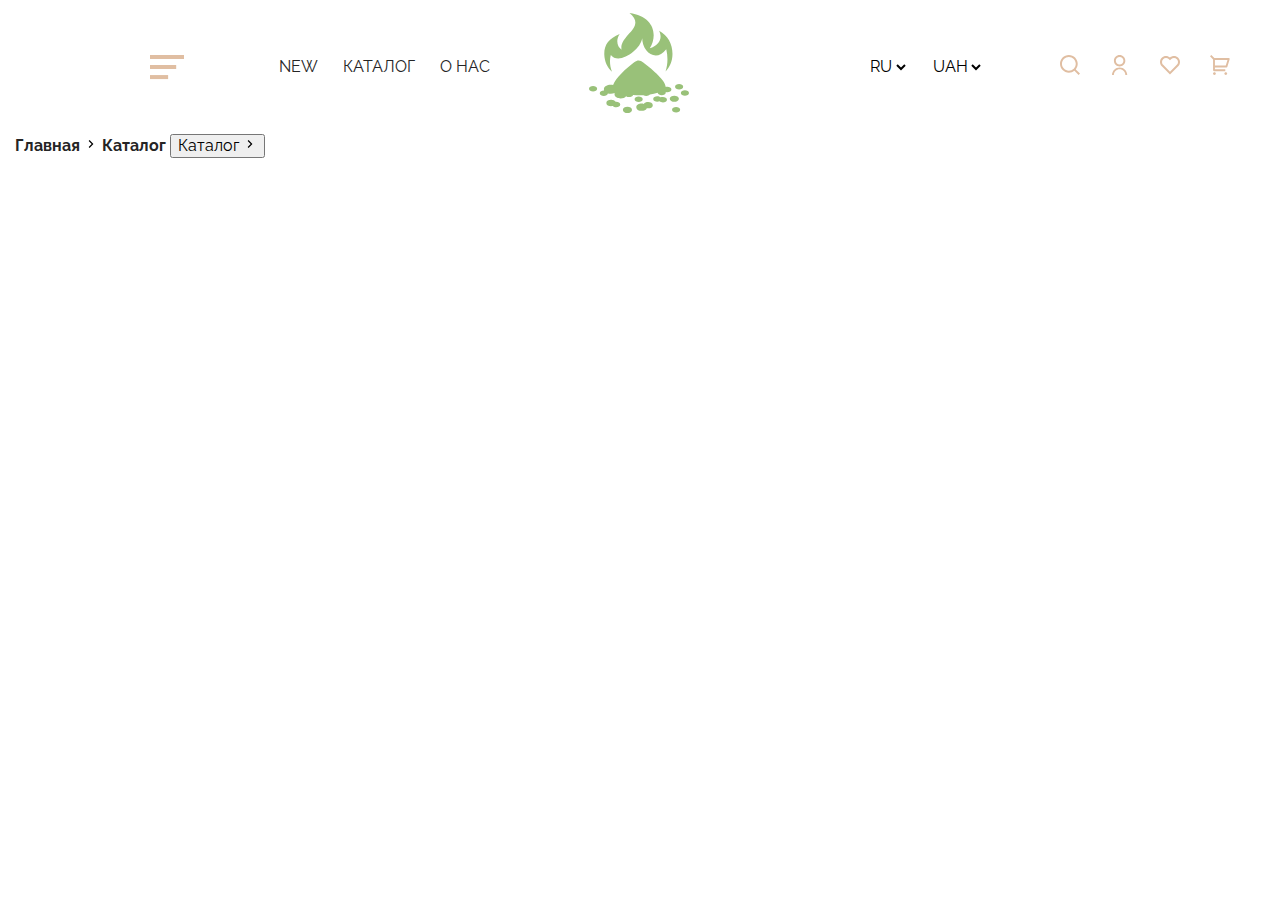
==== catalog.html @ 28454713 "add catalog,html, new sass folder catalog.scss" ====
<!DOCTYPE html>
<html lang="en">
  <head>
    <meta charset="UTF-8" />
    <meta http-equiv="X-UA-Compatible" content="IE=edge" />
    <meta name="viewport" content="width=device-width, initial-scale=1.0" />
    <title>Каталог</title>
    <link rel="preconnect" href="https://fonts.googleapis.com" />
    <link rel="preconnect" href="https://fonts.gstatic.com" crossorigin />
    <link
      href="https://fonts.googleapis.com/css2?family=Raleway:wght@200;300;400;500;600&display=swap"
      rel="stylesheet"
    />
    <link
      rel="stylesheet"
      href="https://cdnjs.cloudflare.com/ajax/libs/modern-normalize/1.1.0/modern-normalize.min.css"
    />
    <link rel="stylesheet" href="./css/catalog.min.css" />
  </head>
  <body>
    <header>
      <div class="container header">
        <div class="nav-box">
          <button type="button" class="btn-menu">
            <svg viewBox="0 0 100 100" class="icon-menu">
              <use xlink:href="./images/icons.svg#icon-btn-menu_header"></use>
            </svg>
          </button>
          <select name="language" class="select-mob">
            <option value="ua" class="test">UA</option>
            <option value="en" class="test">EN</option>
            <option value="ru" selected class="test">RU</option>
          </select>
          <nav class="header-nav">
            <div class="logo">
              <a href="index.html">
                <svg viewBox="0 0 100 100" class="icon-logo">
                  <use xlink:href="./images/logo.svg#icon-logo"></use>
                </svg>
              </a>
            </div>
            <ul class="header-list list">
              <li class="header-item">
                <a href="" class="header-link link">NEW</a>
              </li>
              <li class="header-item">
                <a href="" class="header-link link">КАТАЛОГ</a>
              </li>
              <li class="header-item">
                <a href="" class="header-link link">О НАС</a>
              </li>
            </ul>
          </nav>
        </div>

        <div class="actions-box">
          <div class="select-box">
            <select name="language" class="select-desktop">
              <option value="ua">UA</option>
              <option value="en">EN</option>
              <option value="ru" selected>RU</option>
            </select>

            <select name="language" class="select-desktop">
              <option value="uah" selected class="option">UAH</option>
              <option value="usd" class="option">USD</option>
              <option value="eur" class="option">EUR</option>
            </select>
          </div>
          <div class="actions">
            <ul class="actions-list list">
              <li class="actions-item">
                <a href="" class="actions-link link">
                  <svg viewBox="0 0 100 100" class="icon-actions">
                    <use xlink:href="./images/icons.svg#icon-search"></use>
                  </svg>
                </a>
              </li>
              <li class="actions-item">
                <a href="" class="actions-link link">
                  <svg viewBox="0 0 100 100" class="icon-actions">
                    <use xlink:href="./images/icons.svg#icon-profile"></use>
                  </svg>
                </a>
              </li>
              <li class="actions-item">
                <a href="" class="actions-link link">
                  <svg viewBox="0 0 100 100" class="icon-actions">
                    <use xlink:href="./images/icons.svg#icon-favorites"></use>
                  </svg>
                </a>
              </li>
              <li class="actions-item">
                <a href="" class="actions-link link">
                  <svg viewBox="0 0 100 100" class="icon-actions">
                    <use xlink:href="./images/icons.svg#icon-basket"></use>
                  </svg>
                </a>
              </li>
            </ul>

            <ul class="actions-list-mob list">
              <li class="actions-item">
                <a href="" class="link">
                  <svg viewBox="0 0 100 100" class="icon-actions">
                    <use xlink:href="./images/icons.svg#icon-search"></use>
                  </svg>
                </a>
              </li>
              <li class="actions-item">
                <a href="" class="link">
                  <svg viewBox="0 0 100 100" class="icon-actions">
                    <use xlink:href="./images/icons.svg#icon-profile"></use>
                  </svg>
                </a>
              </li>
            </ul>
          </div>
        </div>
      </div>
    </header>

    <!-- Catalog images -->
    <main class="main">
      <section class="filters">
        <div class="container">
          <b class="menu-filter">Главная</b>
          <svg viewBox="0 0 100 100" class="icon-btn" width="14">
            <use xlink:href="./images/icons.svg#icon-btn-hero-v"></use>
          </svg>
          <b class="menu-filter">Каталог</b>

          <button type="button" class="btn-catalog">
            Каталог
            <svg viewBox="0 0 100 100" class="icon-btn" width="14">
              <use xlink:href="./images/icons.svg#icon-btn-hero-v"></use>
            </svg>
          </button>
        </div>
      </section>
    </main>
  </body>
</html>
---- css/catalog.min.css ----
body{font-family:"Raleway",sans-serif;font-size:16px;color:#252525}h1,h2,h3,p,ul{margin:0}img{display:-webkit-box;display:-ms-flexbox;display:flex;min-width:100%;height:auto}.list{padding:0;list-style:none}.link{text-decoration:none}.container{margin:0 auto;padding-left:15px;padding-right:15px;width:100%}.header{display:-webkit-box;display:-ms-flexbox;display:flex;-webkit-box-align:center;-ms-flex-align:center;align-items:center;-ms-flex-pack:distribute;justify-content:space-around;padding:0;position:relative}@media screen and (min-width: 1200px)and (max-width: 1920px){.header{display:-webkit-box;display:-ms-flexbox;display:flex;-webkit-box-align:center;-ms-flex-align:center;align-items:center;-webkit-box-pack:justify;-ms-flex-pack:justify;justify-content:space-between;padding:0 50px 0 50px}}.nav-box{display:-webkit-box;display:-ms-flexbox;display:flex}.actions-box{display:-webkit-box;display:-ms-flexbox;display:flex}.header-nav{display:-webkit-box;display:-ms-flexbox;display:flex;-webkit-box-pack:center;-ms-flex-pack:center;justify-content:center;-webkit-box-align:center;-ms-flex-align:center;align-items:center}.header-list{display:none}@media screen and (min-width: 1200px)and (max-width: 1920px){.header-list{display:-webkit-box;display:-ms-flexbox;display:flex;-webkit-box-pack:center;-ms-flex-pack:center;justify-content:center;-webkit-box-align:center;-ms-flex-align:center;align-items:center;width:233px;padding:50px 0 50px 0}}.header-item{margin-right:25px}.header-item:nth-child(3){margin-right:0}.header-link{color:#252525}.header-link:hover,.header-link:focus{color:#e0bea2}@media screen and (min-width: 1200px)and (max-width: 1920px){.select-box{display:-webkit-box;display:-ms-flexbox;display:flex}}.select-mob{margin-left:22px;margin-right:42px;background-color:rgba(0,0,0,0);border:none;padding:0}@media screen and (min-width: 768px)and (max-width: 1199px){.select-mob{margin-left:42px}}@media screen and (min-width: 1200px)and (max-width: 1920px){.select-mob{display:none}}.select-desktop{display:none}@media screen and (min-width: 1200px)and (max-width: 1920px){.select-desktop{display:-webkit-box;display:-ms-flexbox;display:flex;-webkit-box-align:center;-ms-flex-align:center;align-items:center;margin-right:20px;background-color:rgba(0,0,0,0);border:none;padding:0}.select-desktop:nth-child(2){margin-right:0}}.icon-logo{width:50px;cursor:none}@media screen and (min-width: 768px)and (max-width: 1199px){.icon-logo{width:70px}}@media screen and (min-width: 1200px)and (max-width: 1920px){.icon-logo{width:100px}}.logo{position:absolute;top:10%;left:44%}@media screen and (min-width: 768px)and (max-width: 1199px){.logo{position:absolute;top:10%;left:46%}}@media screen and (min-width: 1200px)and (max-width: 1920px){.logo{position:absolute;top:10%;left:46%}}.btn-menu{margin:0;padding:0;padding:15px 0 15px 0;background-color:rgba(0,0,0,0);border:none;outline:none;cursor:none}@media screen and (min-width: 768px)and (max-width: 1199px){.btn-menu{padding:30px 0 30px 0}}@media screen and (min-width: 1200px)and (max-width: 1920px){.btn-menu{cursor:pointer;margin-right:84px;margin-left:100px;padding:50px 0 50px 0}}.icon-menu{min-width:34px;min-height:24px;fill:#e0bea2;display:-webkit-box;display:-ms-flexbox;display:flex;-webkit-box-align:center;-ms-flex-align:center;align-items:center;-webkit-box-pack:center;-ms-flex-pack:center;justify-content:center}.actions-list{display:none}@media screen and (min-width: 768px)and (max-width: 1199px){.actions-list{display:-webkit-box;display:-ms-flexbox;display:flex;-webkit-box-pack:center;-ms-flex-pack:center;justify-content:center;-webkit-box-align:center;-ms-flex-align:center;align-items:center}}@media screen and (min-width: 1200px)and (max-width: 1920px){.actions-list{display:-webkit-box;display:-ms-flexbox;display:flex;-webkit-box-pack:center;-ms-flex-pack:center;justify-content:center;-webkit-box-align:center;-ms-flex-align:center;align-items:center;margin-left:76px}}.actions-list-mob{display:-webkit-box;display:-ms-flexbox;display:flex;-webkit-box-pack:center;-ms-flex-pack:center;justify-content:center;-webkit-box-align:center;-ms-flex-align:center;align-items:center}@media screen and (min-width: 768px)and (max-width: 1199px){.actions-list-mob{display:none}}@media screen and (min-width: 1200px)and (max-width: 1920px){.actions-list-mob{display:none}}.icon-actions{min-width:20px;fill:#e0bea2}@media screen and (min-width: 768px)and (max-width: 1199px){.icon-actions{min-width:25px}}.actions-item{padding:10px 0 10px 0;margin-right:50px}@media screen and (min-width: 768px)and (max-width: 1199px){.actions-item{margin-right:30px;padding:30px 0 30px 0}.actions-item:nth-child(4){margin-right:0}.actions-item:nth-child(3){margin-left:30px}}@media screen and (min-width: 1200px)and (max-width: 1920px){.actions-item{margin-right:30px;padding:50px 0 50px 0}.actions-item:nth-child(4){margin-right:0}.actions-item:nth-child(3){margin-left:30px}}.actions-item:nth-child(2){margin-right:0}/*# sourceMappingURL=catalog.min.css.map */
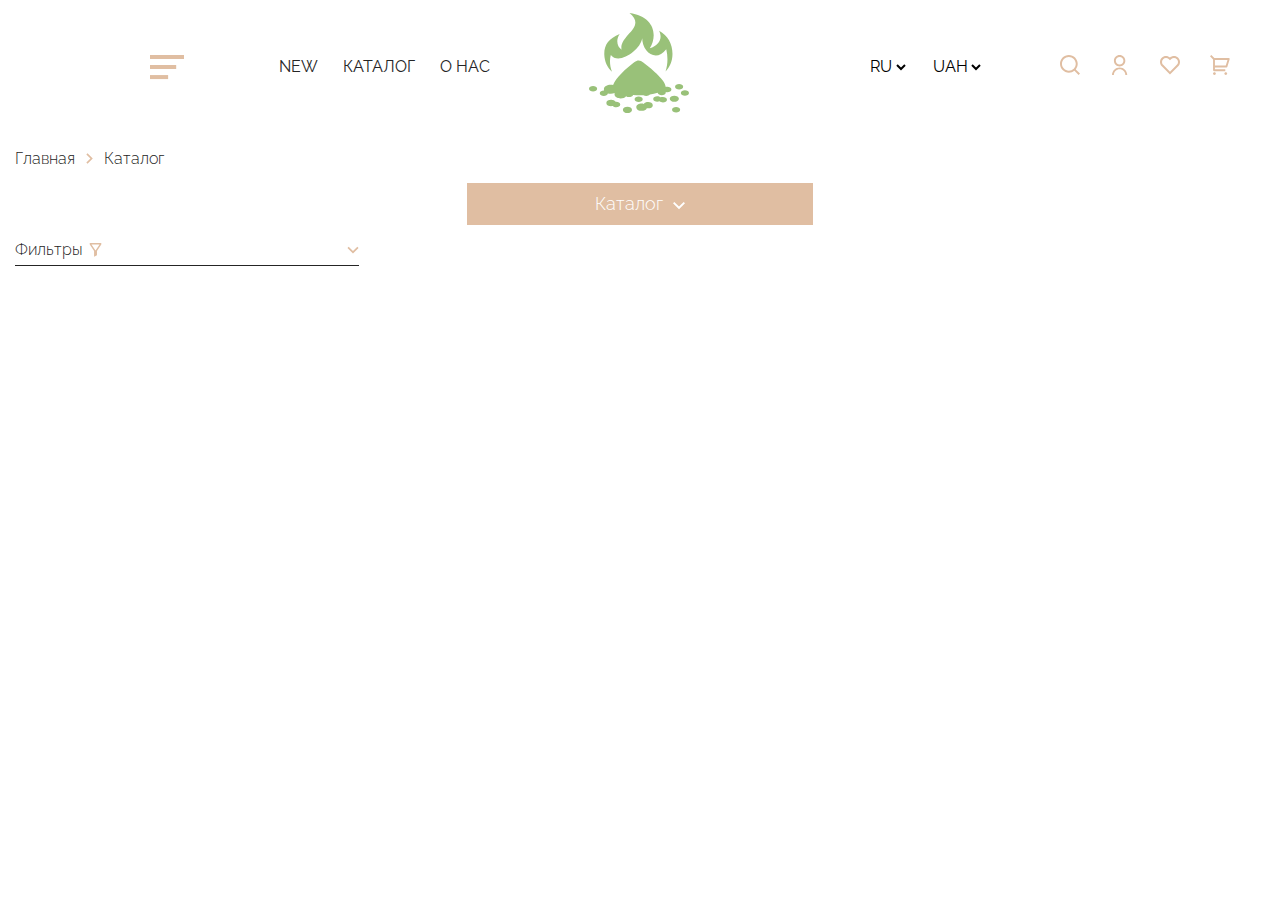
==== commit d7fc73d8: "add section felters, btn, icons" ====
--- a/catalog.html
+++ b/catalog.html
@@ -124,18 +124,31 @@
     <main class="main">
       <section class="filters">
         <div class="container">
-          <b class="menu-filter">Главная</b>
-          <svg viewBox="0 0 100 100" class="icon-btn" width="14">
-            <use xlink:href="./images/icons.svg#icon-btn-hero-v"></use>
-          </svg>
-          <b class="menu-filter">Каталог</b>
-
-          <button type="button" class="btn-catalog">
-            Каталог
-            <svg viewBox="0 0 100 100" class="icon-btn" width="14">
+          <div class="menu-filter">
+            <b class="menu-filter-text">Главная</b>
+            <svg viewBox="0 0 100 100" class="arrow-filter" width="14">
               <use xlink:href="./images/icons.svg#icon-btn-hero-v"></use>
             </svg>
-          </button>
+            <b class="menu-filter-text">Каталог</b>
+          </div>
+          <div class="btn-catalog-box">
+            <button type="button" class="btn-catalog">
+              Каталог
+              <svg viewBox="0 0 100 100" class="icon-arrow"  width="12">
+                <use xlink:href="./images/icons.svg#icon-arrow"></use>
+              </svg>
+            </button>
+          </div>
+          <div class="filter-box">
+            <b class="text-filter">Фильтры</b>
+            <svg viewBox="0 0 100 100" class="icon-filter" width="14">
+              <use xlink:href="./images/icons.svg#icon-felters"></use>
+            </svg>
+            <svg viewBox="0 0 100 100" class="arrow-filter-deg" width="14">
+                <use xlink:href="./images/icons.svg#icon-btn-hero-v"></use>
+              </svg>
+          </div>
+          <div class="line-filter"></div>
         </div>
       </section>
     </main>
--- a/css/catalog.min.css
+++ b/css/catalog.min.css
@@ -1 +1 @@
-body{font-family:"Raleway",sans-serif;font-size:16px;color:#252525}h1,h2,h3,p,ul{margin:0}img{display:-webkit-box;display:-ms-flexbox;display:flex;min-width:100%;height:auto}.list{padding:0;list-style:none}.link{text-decoration:none}.container{margin:0 auto;padding-left:15px;padding-right:15px;width:100%}.header{display:-webkit-box;display:-ms-flexbox;display:flex;-webkit-box-align:center;-ms-flex-align:center;align-items:center;-ms-flex-pack:distribute;justify-content:space-around;padding:0;position:relative}@media screen and (min-width: 1200px)and (max-width: 1920px){.header{display:-webkit-box;display:-ms-flexbox;display:flex;-webkit-box-align:center;-ms-flex-align:center;align-items:center;-webkit-box-pack:justify;-ms-flex-pack:justify;justify-content:space-between;padding:0 50px 0 50px}}.nav-box{display:-webkit-box;display:-ms-flexbox;display:flex}.actions-box{display:-webkit-box;display:-ms-flexbox;display:flex}.header-nav{display:-webkit-box;display:-ms-flexbox;display:flex;-webkit-box-pack:center;-ms-flex-pack:center;justify-content:center;-webkit-box-align:center;-ms-flex-align:center;align-items:center}.header-list{display:none}@media screen and (min-width: 1200px)and (max-width: 1920px){.header-list{display:-webkit-box;display:-ms-flexbox;display:flex;-webkit-box-pack:center;-ms-flex-pack:center;justify-content:center;-webkit-box-align:center;-ms-flex-align:center;align-items:center;width:233px;padding:50px 0 50px 0}}.header-item{margin-right:25px}.header-item:nth-child(3){margin-right:0}.header-link{color:#252525}.header-link:hover,.header-link:focus{color:#e0bea2}@media screen and (min-width: 1200px)and (max-width: 1920px){.select-box{display:-webkit-box;display:-ms-flexbox;display:flex}}.select-mob{margin-left:22px;margin-right:42px;background-color:rgba(0,0,0,0);border:none;padding:0}@media screen and (min-width: 768px)and (max-width: 1199px){.select-mob{margin-left:42px}}@media screen and (min-width: 1200px)and (max-width: 1920px){.select-mob{display:none}}.select-desktop{display:none}@media screen and (min-width: 1200px)and (max-width: 1920px){.select-desktop{display:-webkit-box;display:-ms-flexbox;display:flex;-webkit-box-align:center;-ms-flex-align:center;align-items:center;margin-right:20px;background-color:rgba(0,0,0,0);border:none;padding:0}.select-desktop:nth-child(2){margin-right:0}}.icon-logo{width:50px;cursor:none}@media screen and (min-width: 768px)and (max-width: 1199px){.icon-logo{width:70px}}@media screen and (min-width: 1200px)and (max-width: 1920px){.icon-logo{width:100px}}.logo{position:absolute;top:10%;left:44%}@media screen and (min-width: 768px)and (max-width: 1199px){.logo{position:absolute;top:10%;left:46%}}@media screen and (min-width: 1200px)and (max-width: 1920px){.logo{position:absolute;top:10%;left:46%}}.btn-menu{margin:0;padding:0;padding:15px 0 15px 0;background-color:rgba(0,0,0,0);border:none;outline:none;cursor:none}@media screen and (min-width: 768px)and (max-width: 1199px){.btn-menu{padding:30px 0 30px 0}}@media screen and (min-width: 1200px)and (max-width: 1920px){.btn-menu{cursor:pointer;margin-right:84px;margin-left:100px;padding:50px 0 50px 0}}.icon-menu{min-width:34px;min-height:24px;fill:#e0bea2;display:-webkit-box;display:-ms-flexbox;display:flex;-webkit-box-align:center;-ms-flex-align:center;align-items:center;-webkit-box-pack:center;-ms-flex-pack:center;justify-content:center}.actions-list{display:none}@media screen and (min-width: 768px)and (max-width: 1199px){.actions-list{display:-webkit-box;display:-ms-flexbox;display:flex;-webkit-box-pack:center;-ms-flex-pack:center;justify-content:center;-webkit-box-align:center;-ms-flex-align:center;align-items:center}}@media screen and (min-width: 1200px)and (max-width: 1920px){.actions-list{display:-webkit-box;display:-ms-flexbox;display:flex;-webkit-box-pack:center;-ms-flex-pack:center;justify-content:center;-webkit-box-align:center;-ms-flex-align:center;align-items:center;margin-left:76px}}.actions-list-mob{display:-webkit-box;display:-ms-flexbox;display:flex;-webkit-box-pack:center;-ms-flex-pack:center;justify-content:center;-webkit-box-align:center;-ms-flex-align:center;align-items:center}@media screen and (min-width: 768px)and (max-width: 1199px){.actions-list-mob{display:none}}@media screen and (min-width: 1200px)and (max-width: 1920px){.actions-list-mob{display:none}}.icon-actions{min-width:20px;fill:#e0bea2}@media screen and (min-width: 768px)and (max-width: 1199px){.icon-actions{min-width:25px}}.actions-item{padding:10px 0 10px 0;margin-right:50px}@media screen and (min-width: 768px)and (max-width: 1199px){.actions-item{margin-right:30px;padding:30px 0 30px 0}.actions-item:nth-child(4){margin-right:0}.actions-item:nth-child(3){margin-left:30px}}@media screen and (min-width: 1200px)and (max-width: 1920px){.actions-item{margin-right:30px;padding:50px 0 50px 0}.actions-item:nth-child(4){margin-right:0}.actions-item:nth-child(3){margin-left:30px}}.actions-item:nth-child(2){margin-right:0}/*# sourceMappingURL=catalog.min.css.map */+body{font-family:"Raleway",sans-serif;font-size:16px;color:#252525}h1,h2,h3,p,ul{margin:0}img{display:-webkit-box;display:-ms-flexbox;display:flex;min-width:100%;height:auto}.list{padding:0;list-style:none}.link{text-decoration:none}.container{margin:0 auto;padding-left:15px;padding-right:15px;width:100%}.header{display:-webkit-box;display:-ms-flexbox;display:flex;-webkit-box-align:center;-ms-flex-align:center;align-items:center;-ms-flex-pack:distribute;justify-content:space-around;padding:0;position:relative}@media screen and (min-width: 1200px)and (max-width: 1920px){.header{display:-webkit-box;display:-ms-flexbox;display:flex;-webkit-box-align:center;-ms-flex-align:center;align-items:center;-webkit-box-pack:justify;-ms-flex-pack:justify;justify-content:space-between;padding:0 50px 0 50px}}.nav-box{display:-webkit-box;display:-ms-flexbox;display:flex}.actions-box{display:-webkit-box;display:-ms-flexbox;display:flex}.header-nav{display:-webkit-box;display:-ms-flexbox;display:flex;-webkit-box-pack:center;-ms-flex-pack:center;justify-content:center;-webkit-box-align:center;-ms-flex-align:center;align-items:center}.header-list{display:none}@media screen and (min-width: 1200px)and (max-width: 1920px){.header-list{display:-webkit-box;display:-ms-flexbox;display:flex;-webkit-box-pack:center;-ms-flex-pack:center;justify-content:center;-webkit-box-align:center;-ms-flex-align:center;align-items:center;width:233px;padding:50px 0 50px 0}}.header-item{margin-right:25px}.header-item:nth-child(3){margin-right:0}.header-link{color:#252525}.header-link:hover,.header-link:focus{color:#e0bea2}@media screen and (min-width: 1200px)and (max-width: 1920px){.select-box{display:-webkit-box;display:-ms-flexbox;display:flex}}.select-mob{margin-left:22px;margin-right:42px;background-color:rgba(0,0,0,0);border:none;padding:0}@media screen and (min-width: 768px)and (max-width: 1199px){.select-mob{margin-left:42px}}@media screen and (min-width: 1200px)and (max-width: 1920px){.select-mob{display:none}}.select-desktop{display:none}@media screen and (min-width: 1200px)and (max-width: 1920px){.select-desktop{display:-webkit-box;display:-ms-flexbox;display:flex;-webkit-box-align:center;-ms-flex-align:center;align-items:center;margin-right:20px;background-color:rgba(0,0,0,0);border:none;padding:0}.select-desktop:nth-child(2){margin-right:0}}.icon-logo{width:50px;cursor:none}@media screen and (min-width: 768px)and (max-width: 1199px){.icon-logo{width:70px}}@media screen and (min-width: 1200px)and (max-width: 1920px){.icon-logo{width:100px}}.logo{position:absolute;top:10%;left:44%}@media screen and (min-width: 768px)and (max-width: 1199px){.logo{position:absolute;top:10%;left:46%}}@media screen and (min-width: 1200px)and (max-width: 1920px){.logo{position:absolute;top:10%;left:46%}}.btn-menu{margin:0;padding:0;padding:15px 0 15px 0;background-color:rgba(0,0,0,0);border:none;outline:none;cursor:none}@media screen and (min-width: 768px)and (max-width: 1199px){.btn-menu{padding:30px 0 30px 0}}@media screen and (min-width: 1200px)and (max-width: 1920px){.btn-menu{cursor:pointer;margin-right:84px;margin-left:100px;padding:50px 0 50px 0}}.icon-menu{min-width:34px;min-height:24px;fill:#e0bea2;display:-webkit-box;display:-ms-flexbox;display:flex;-webkit-box-align:center;-ms-flex-align:center;align-items:center;-webkit-box-pack:center;-ms-flex-pack:center;justify-content:center}.actions-list{display:none}@media screen and (min-width: 768px)and (max-width: 1199px){.actions-list{display:-webkit-box;display:-ms-flexbox;display:flex;-webkit-box-pack:center;-ms-flex-pack:center;justify-content:center;-webkit-box-align:center;-ms-flex-align:center;align-items:center}}@media screen and (min-width: 1200px)and (max-width: 1920px){.actions-list{display:-webkit-box;display:-ms-flexbox;display:flex;-webkit-box-pack:center;-ms-flex-pack:center;justify-content:center;-webkit-box-align:center;-ms-flex-align:center;align-items:center;margin-left:76px}}.actions-list-mob{display:-webkit-box;display:-ms-flexbox;display:flex;-webkit-box-pack:center;-ms-flex-pack:center;justify-content:center;-webkit-box-align:center;-ms-flex-align:center;align-items:center}@media screen and (min-width: 768px)and (max-width: 1199px){.actions-list-mob{display:none}}@media screen and (min-width: 1200px)and (max-width: 1920px){.actions-list-mob{display:none}}.icon-actions{min-width:20px;fill:#e0bea2}@media screen and (min-width: 768px)and (max-width: 1199px){.icon-actions{min-width:25px}}.actions-item{padding:10px 0 10px 0;margin-right:50px}@media screen and (min-width: 768px)and (max-width: 1199px){.actions-item{margin-right:30px;padding:30px 0 30px 0}.actions-item:nth-child(4){margin-right:0}.actions-item:nth-child(3){margin-left:30px}}@media screen and (min-width: 1200px)and (max-width: 1920px){.actions-item{margin-right:30px;padding:50px 0 50px 0}.actions-item:nth-child(4){margin-right:0}.actions-item:nth-child(3){margin-left:30px}}.actions-item:nth-child(2){margin-right:0}.filters{padding:15px 0 15px 0}.menu-filter-text{font-size:16px;font-weight:300;line-height:1.2}.arrow-filter{display:-webkit-inline-box;display:-ms-inline-flexbox;display:inline-flex;-webkit-box-align:center;-ms-flex-align:center;align-items:center;-webkit-box-pack:center;-ms-flex-pack:center;justify-content:center;fill:#e0bea2;margin:0 5px 0 5px;width:19px}.menu-filter{display:-webkit-box;display:-ms-flexbox;display:flex;-webkit-box-align:center;-ms-flex-align:center;align-items:center;padding-bottom:15px}.btn-catalog-box{display:-webkit-box;display:-ms-flexbox;display:flex;-webkit-box-pack:center;-ms-flex-pack:center;justify-content:center}.btn-catalog{font-size:18px;font-weight:300;line-height:1.2;color:#fff;display:-webkit-box;display:-ms-flexbox;display:flex;-webkit-box-align:center;-ms-flex-align:center;align-items:center;-webkit-box-pack:center;-ms-flex-pack:center;justify-content:center;padding:10px 128px 10px 128px;margin-bottom:15px;background-color:#e0bea2;outline:none;border:none;cursor:none}@media screen and (min-width: 1200px)and (max-width: 1920px){.btn-catalog{cursor:pointer}}.icon-arrow{display:-webkit-box;display:-ms-flexbox;display:flex;-webkit-box-align:center;-ms-flex-align:center;align-items:center;-ms-flex-item-align:center;align-self:center;fill:#fff;margin-left:10px;margin-top:4px;-webkit-transform:rotate(90deg);transform:rotate(90deg)}.text-filter{font-size:16px;font-weight:300;line-height:1.2;color:#252525;display:-webkit-inline-box;display:-ms-inline-flexbox;display:inline-flex;-webkit-box-align:center;-ms-flex-align:center;align-items:center;padding-right:5px}.icon-filter{fill:#e0bea2;min-width:15px}.arrow-filter-deg{display:-webkit-inline-box;display:-ms-inline-flexbox;display:inline-flex;-webkit-box-align:center;-ms-flex-align:center;align-items:center;-webkit-box-pack:center;-ms-flex-pack:center;justify-content:center;fill:#e0bea2;margin-left:240px;min-width:20px;-webkit-transform:rotate(90deg);transform:rotate(90deg)}.filter-box{display:-webkit-box;display:-ms-flexbox;display:flex;-webkit-box-align:center;-ms-flex-align:center;align-items:center;padding-bottom:5px}.line-filter{display:-webkit-box;display:-ms-flexbox;display:flex;-webkit-box-pack:center;-ms-flex-pack:center;justify-content:center;width:344px;height:.3px;background-color:#252525;margin-bottom:15px}/*# sourceMappingURL=catalog.min.css.map */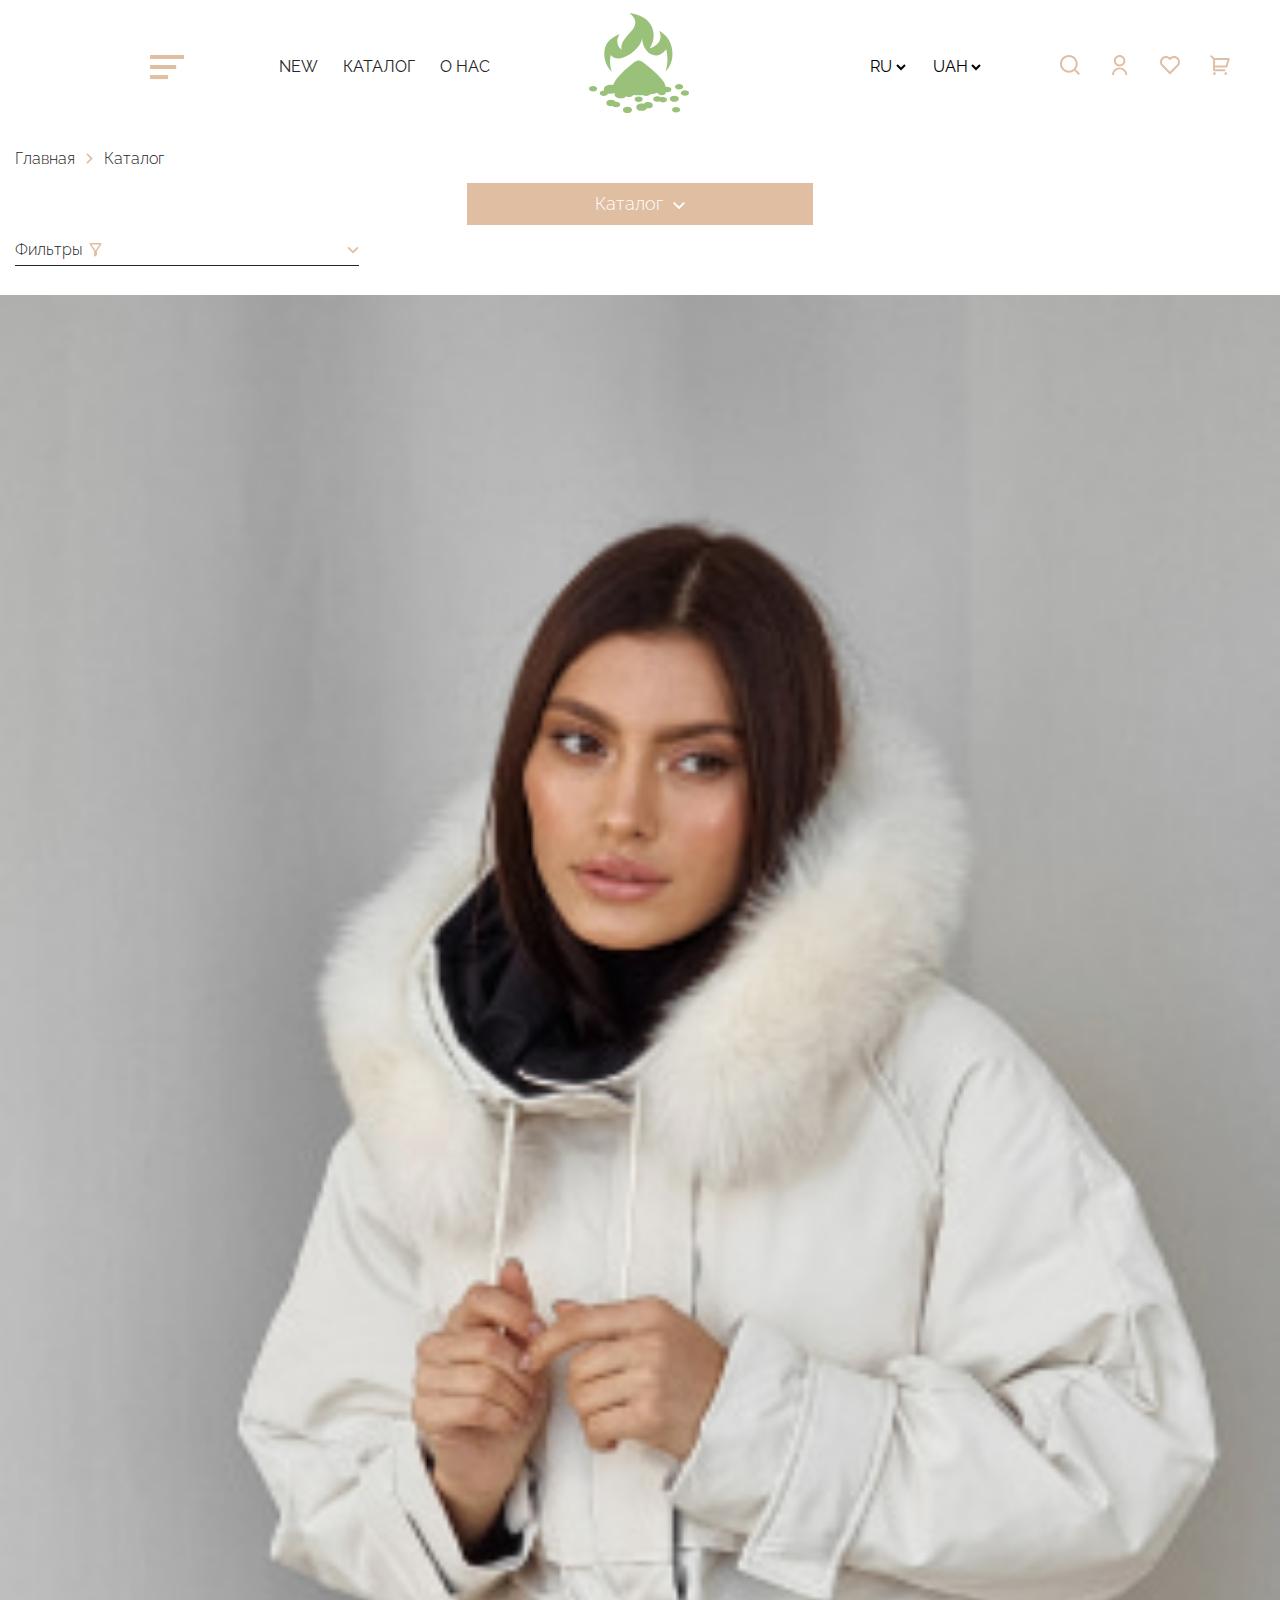
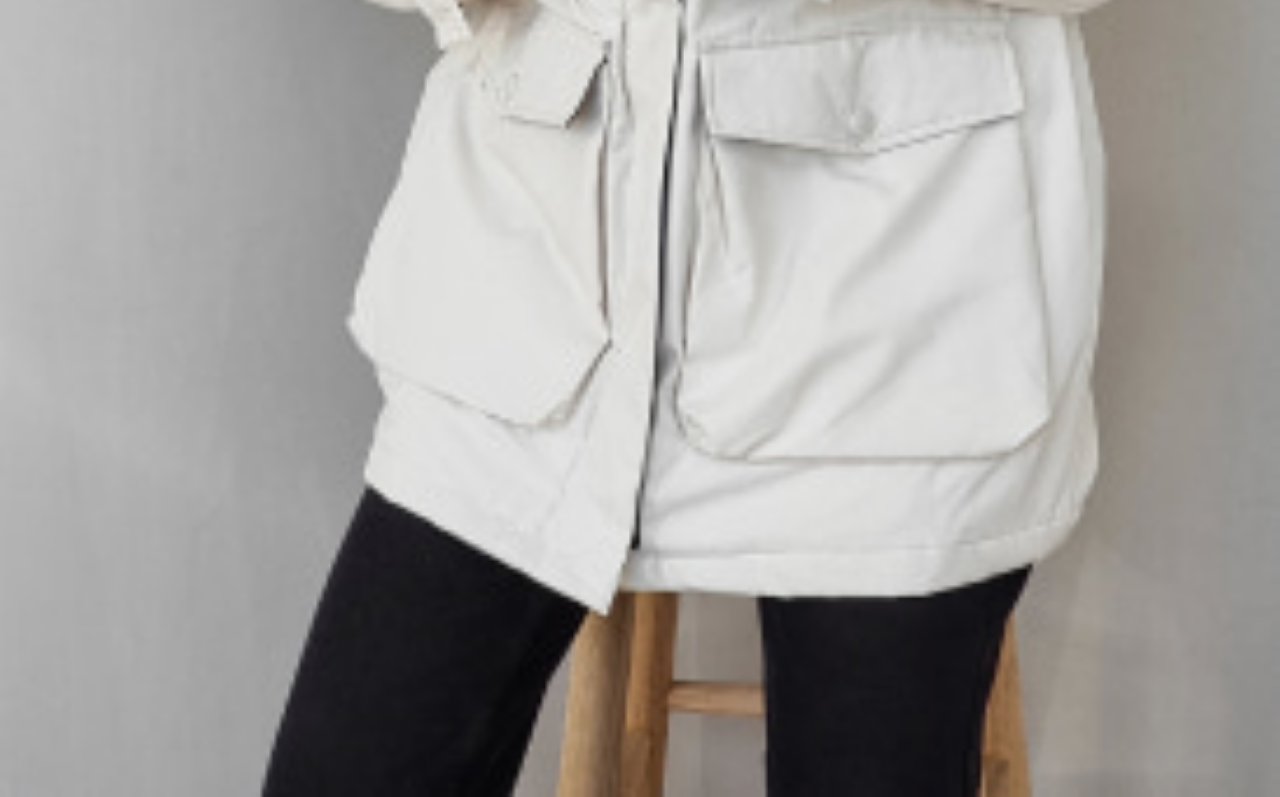
==== commit d9097f13: "fixed catigoties link title, positions" ====
--- a/catalog.html
+++ b/catalog.html
@@ -151,6 +151,61 @@
           <div class="line-filter"></div>
         </div>
       </section>
+      <section class="cards">
+<ul class="cards-list list">
+  <li class="cards-item">
+    <a href="" class="cards-link link">
+      <div class="cards-overley">
+        <img
+                    srcset="
+                      ./images/categories/274/jacket274.jpg   274w,
+                      ./images/categories/165/jacket165.jpg   165w,
+                      ./images/categories/274/jacket274@2.jpg 548w,
+                      ./images/categories/165/jacket165@2.jpg 330w
+                    "
+                    sizes="(min-width: 1920px) 274px, (min-width: 768px) 274px, (min-width: 375px) 165px"
+                    src="./images/categories/274/jacket274.jpg"
+                    alt="Куртки"
+                  />
+        <div class="cards-text"></div>
+      </div>
+    </a>
+  </li>
+  <li class="cards-item">
+    <a href="" class="cards-link link"></a>
+  </li>
+  <li class="cards-item">
+    <a href="" class="cards-link link"></a>
+  </li>
+  <li class="cards-item">
+    <a href="" class="cards-link link"></a>
+  </li>
+  <li class="cards-item">
+    <a href="" class="cards-link link"></a>
+  </li>
+  <li class="cards-item">
+    <a href="" class="cards-link link"></a>
+  </li>
+  <li class="cards-item">
+    <a href="" class="cards-link link"></a>
+  </li>
+  <li class="cards-item">
+    <a href="" class="cards-link link"></a>
+  </li>
+  <li class="cards-item">
+    <a href="" class="cards-link link"></a>
+  </li>
+  <li class="cards-item">
+    <a href="" class="cards-link link"></a>
+  </li>
+  <li class="cards-item">
+    <a href="" class="cards-link link"></a>
+  </li>
+  <li class="cards-item">
+    <a href="" class="cards-link link"></a>
+  </li>
+</ul>
+      </section>
     </main>
   </body>
 </html>
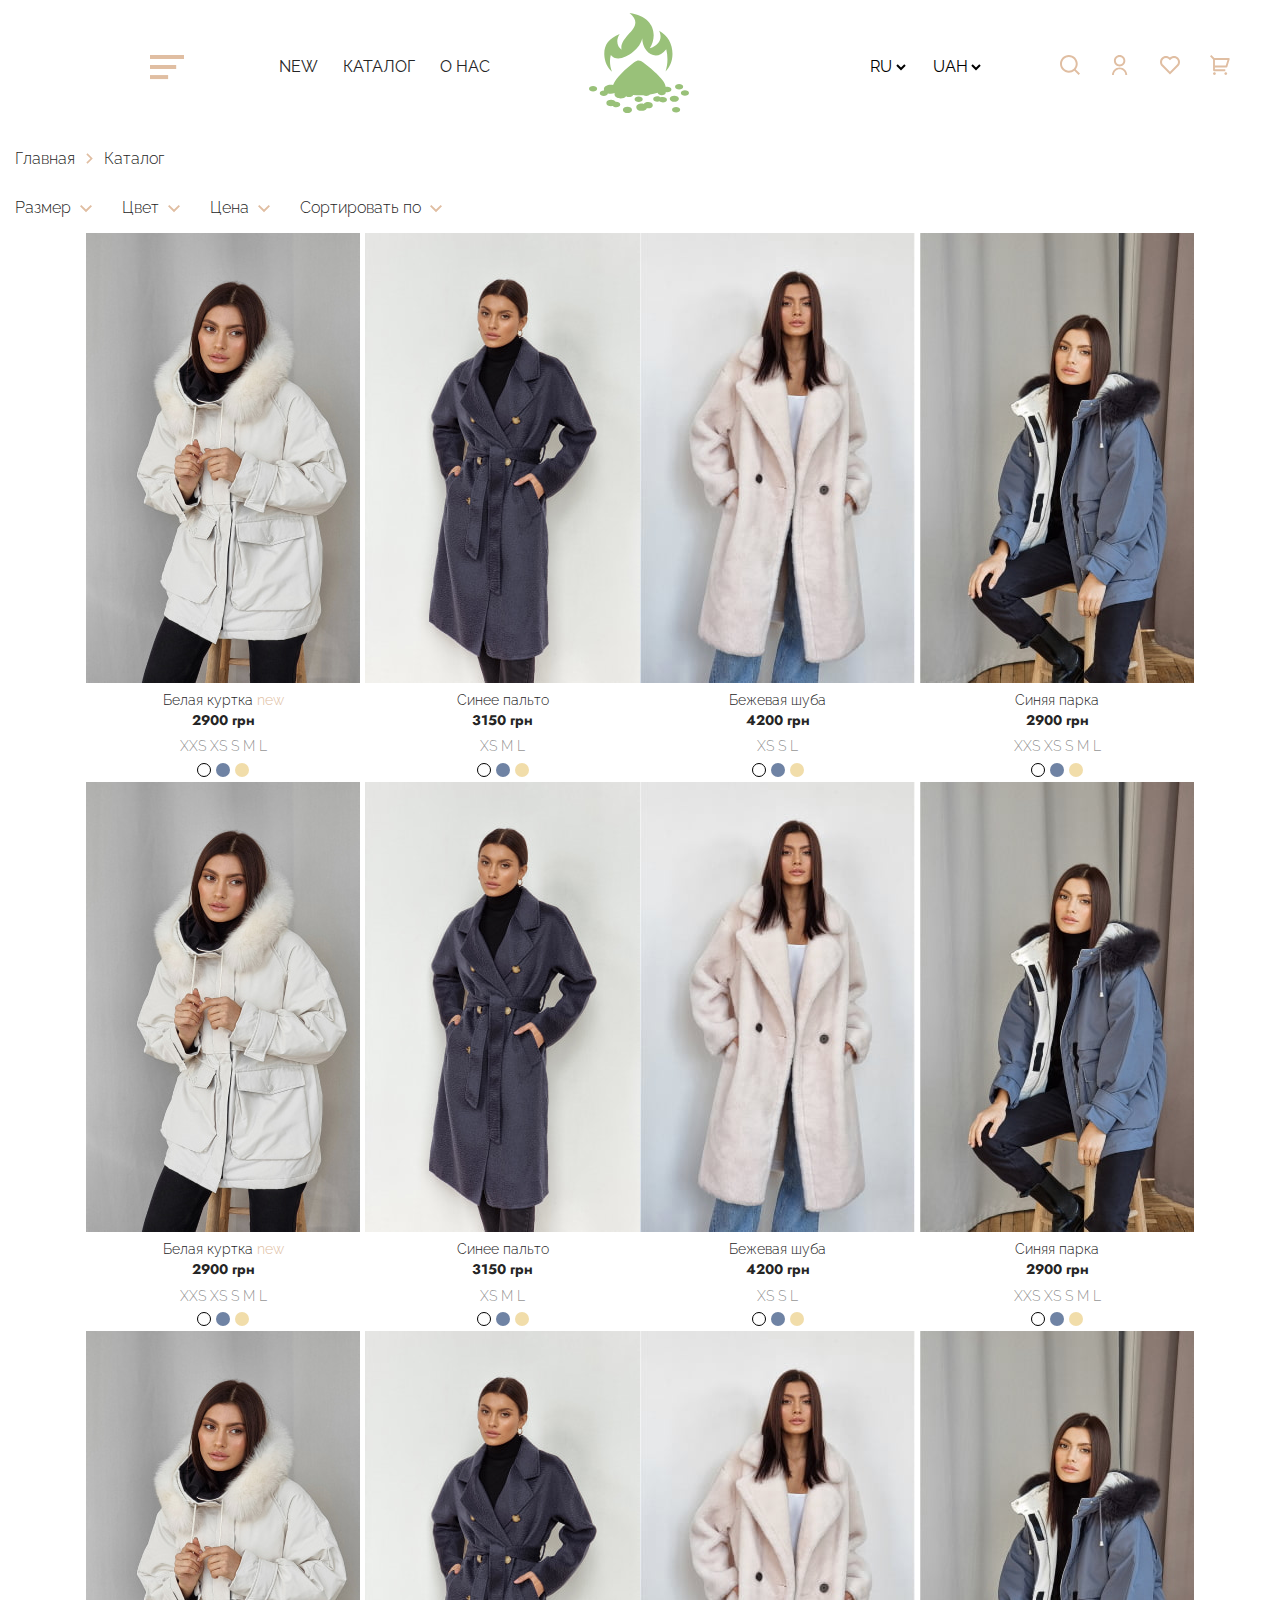
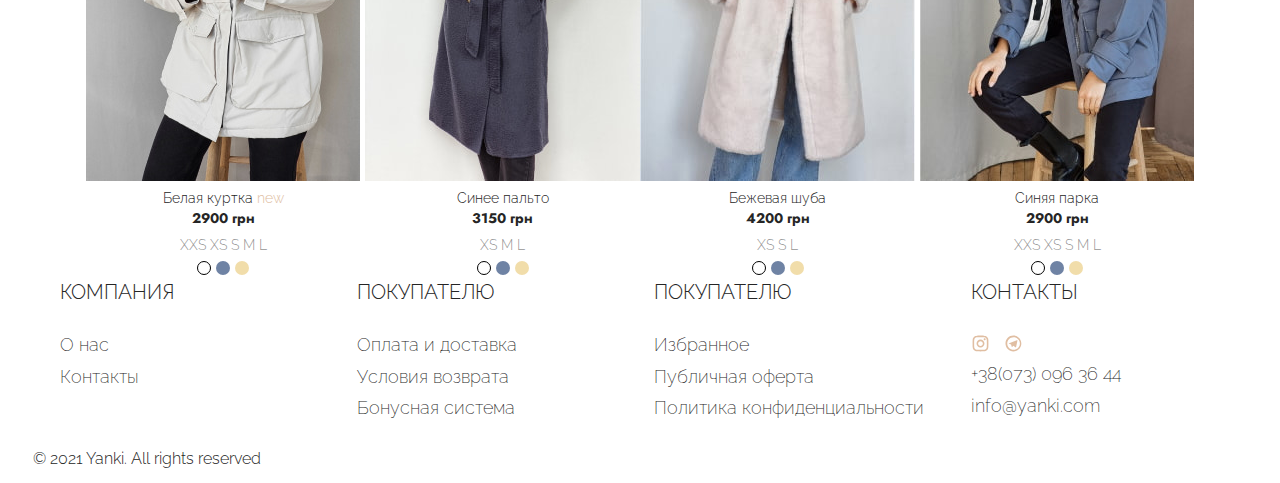
==== commit cdde0bfd: "added images, start working tablet" ====
--- a/catalog.html
+++ b/catalog.html
@@ -8,7 +8,7 @@
     <link rel="preconnect" href="https://fonts.googleapis.com" />
     <link rel="preconnect" href="https://fonts.gstatic.com" crossorigin />
     <link
-      href="https://fonts.googleapis.com/css2?family=Raleway:wght@200;300;400;500;600&display=swap"
+      href="https://fonts.googleapis.com/css2?family=Jost:wght@400;500;700&family=Raleway:wght@200;300;400;500;600&display=swap"
       rel="stylesheet"
     />
     <link
@@ -134,29 +134,69 @@
           <div class="btn-catalog-box">
             <button type="button" class="btn-catalog">
               Каталог
-              <svg viewBox="0 0 100 100" class="icon-arrow"  width="12">
+              <svg viewBox="0 0 100 100" class="icon-arrow" width="12">
                 <use xlink:href="./images/icons.svg#icon-arrow"></use>
               </svg>
             </button>
           </div>
+          <!-- Mobile filter-box -->
           <div class="filter-box">
             <b class="text-filter">Фильтры</b>
             <svg viewBox="0 0 100 100" class="icon-filter" width="14">
               <use xlink:href="./images/icons.svg#icon-felters"></use>
             </svg>
             <svg viewBox="0 0 100 100" class="arrow-filter-deg" width="14">
-                <use xlink:href="./images/icons.svg#icon-btn-hero-v"></use>
-              </svg>
+              <use xlink:href="./images/icons.svg#icon-btn-hero-v"></use>
+            </svg>
           </div>
           <div class="line-filter"></div>
+
+          <!-- Tablet filter-box -->
+          <ul class="tab-filter-list list">
+            <li class="tab-filter-item">
+              <a href="" class="tab-filter-link link">
+                Размер
+                <svg viewBox="0 0 100 100" class="tab-icon-arrow" width="12">
+                  <use xlink:href="./images/icons.svg#icon-arrow"></use>
+                </svg>
+              </a>
+            </li>
+            <li class="tab-filter-item">
+              <a href="" class="tab-filter-link link">
+                Цвет
+                <svg viewBox="0 0 100 100" class="tab-icon-arrow" width="12">
+                  <use xlink:href="./images/icons.svg#icon-arrow"></use>
+                </svg>
+              </a>
+            </li>
+            <li class="tab-filter-item">
+              <a href="" class="tab-filter-link link">
+                Цена
+                <svg viewBox="0 0 100 100" class="tab-icon-arrow" width="12">
+                  <use xlink:href="./images/icons.svg#icon-arrow"></use>
+                </svg>
+              </a>
+            </li>
+            <li class="tab-filter-item">
+              <a href="" class="tab-filter-link link">
+                Сортировать по
+                <svg viewBox="0 0 100 100" class="tab-icon-arrow" width="12">
+                  <use xlink:href="./images/icons.svg#icon-arrow"></use>
+                </svg>
+              </a>
+            </li>
+          </ul>
         </div>
       </section>
+
+      <!-- Cards -->
       <section class="cards">
-<ul class="cards-list list">
-  <li class="cards-item">
-    <a href="" class="cards-link link">
-      <div class="cards-overley">
-        <img
+        <div class="container">
+          <ul class="cards-list list">
+            <li class="cards-item">
+              <div class="cards-overley">
+                <a href="" class="cards-link link">
+                  <img
                     srcset="
                       ./images/categories/274/jacket274.jpg   274w,
                       ./images/categories/165/jacket165.jpg   165w,
@@ -166,46 +206,454 @@
                     sizes="(min-width: 1920px) 274px, (min-width: 768px) 274px, (min-width: 375px) 165px"
                     src="./images/categories/274/jacket274.jpg"
                     alt="Куртки"
-                  />
-        <div class="cards-text"></div>
-      </div>
-    </a>
-  </li>
-  <li class="cards-item">
-    <a href="" class="cards-link link"></a>
-  </li>
-  <li class="cards-item">
-    <a href="" class="cards-link link"></a>
-  </li>
-  <li class="cards-item">
-    <a href="" class="cards-link link"></a>
-  </li>
-  <li class="cards-item">
-    <a href="" class="cards-link link"></a>
-  </li>
-  <li class="cards-item">
-    <a href="" class="cards-link link"></a>
-  </li>
-  <li class="cards-item">
-    <a href="" class="cards-link link"></a>
-  </li>
-  <li class="cards-item">
-    <a href="" class="cards-link link"></a>
-  </li>
-  <li class="cards-item">
-    <a href="" class="cards-link link"></a>
-  </li>
-  <li class="cards-item">
-    <a href="" class="cards-link link"></a>
-  </li>
-  <li class="cards-item">
-    <a href="" class="cards-link link"></a>
-  </li>
-  <li class="cards-item">
-    <a href="" class="cards-link link"></a>
-  </li>
-</ul>
+                /></a>
+                <div class="cards-text">
+                  <p class="cards-name">Белая куртка <span class="cards-new">new</span></p>
+                  <p class="cards-price">2900 грн</p>
+                  <p class="cards-size">XXS XS S M L</p>
+                  <ul class="selection-color-list list">
+                    <li class="selection-color-item"></li>
+                    <li class="selection-color-item"></li>
+                    <li class="selection-color-item"></li>
+                  </ul>
+                </div>
+              </div>
+            </li>
+            <li class="cards-item">
+              <div class="cards-overley">
+                <a href="" class="cards-link link">
+                  <img
+                    srcset="
+                      ./images/categories/274/coat274.jpg   274w,
+                      ./images/categories/165/coat165.jpg   165w,
+                      ./images/categories/274/coat274@2.jpg 548w,
+                      ./images/categories/165/coat165@2.jpg 330w
+                    "
+                    sizes="(min-width: 1920px) 274px, (min-width: 768px) 274px, (min-width: 375px) 165px"
+                    src="./images/categories/274/coat274.jpg"
+                    alt="Пальто"
+                  />
+                </a>
+                <div class="cards-text">
+                  <p class="cards-name">Синее пальто</p>
+                  <p class="cards-price">3150 грн</p>
+                  <p class="cards-size">XS M L</p>
+                  <ul class="selection-color-list list">
+                    <li class="selection-color-item"></li>
+                    <li class="selection-color-item"></li>
+                    <li class="selection-color-item"></li>
+                  </ul>
+                </div>
+              </div>
+            </li>
+            <li class="cards-item">
+              <div class="cards-overley">
+                <a href="" class="cards-link link">
+                  <img
+                    srcset="
+                      ./images/categories/274/fur_coat274.jpg   274w,
+                      ./images/categories/165/fur_coat165.jpg   165w,
+                      ./images/categories/274/fur_coat274@2.jpg 548w,
+                      ./images/categories/165/fur_coat165@2.jpg 330w
+                    "
+                    sizes="(min-width: 1920px) 274px, (min-width: 768px) 274px, (min-width: 375px) 165px"
+                    src="./images/categories/274/fur_coat274.jpg"
+                    alt="Шубы"
+                  />
+                </a>
+                <div class="cards-text">
+                  <p class="cards-name">Бежевая шуба</p>
+                  <p class="cards-price">4200 грн</p>
+                  <p class="cards-size">XS S L</p>
+                  <ul class="selection-color-list list">
+                    <li class="selection-color-item"></li>
+                    <li class="selection-color-item"></li>
+                    <li class="selection-color-item"></li>
+                  </ul>
+                </div>
+              </div>
+            </li>
+            <li class="cards-item">
+              <div class="cards-overley">
+                <a href="" class="cards-link link">
+                  <img
+                    srcset="
+                      ./images/categories/274/parka274.jpg   274w,
+                      ./images/categories/165/parka165.jpg   165w,
+                      ./images/categories/274/parka274@2.jpg 548w,
+                      ./images/categories/165/parka165@2.jpg 330w
+                    "
+                    sizes="(min-width: 1920px) 274px, (min-width: 768px) 274px, (min-width: 375px) 165px"
+                    src="./images/categories/274/parka274.jpg"
+                    alt="Парки"
+                  />
+                </a>
+                <div class="cards-text">
+                  <p class="cards-name">Синяя парка</p>
+                  <p class="cards-price">2900 грн</p>
+                  <p class="cards-size">XXS XS S M L</p>
+                  <ul class="selection-color-list list">
+                    <li class="selection-color-item"></li>
+                    <li class="selection-color-item"></li>
+                    <li class="selection-color-item"></li>
+                  </ul>
+                </div>
+              </div>
+            </li>
+            <li class="cards-item">
+              <div class="cards-overley">
+                <a href="" class="cards-link link">
+                  <img
+                    srcset="
+                      ./images/categories/274/jacket274.jpg   274w,
+                      ./images/categories/165/jacket165.jpg   165w,
+                      ./images/categories/274/jacket274@2.jpg 548w,
+                      ./images/categories/165/jacket165@2.jpg 330w
+                    "
+                    sizes="(min-width: 1920px) 274px, (min-width: 768px) 274px, (min-width: 375px) 165px"
+                    src="./images/categories/274/jacket274.jpg"
+                    alt="Куртки"
+                /></a>
+                <div class="cards-text">
+                  <p class="cards-name">Белая куртка <span class="cards-new">new</span></p>
+                  <p class="cards-price">2900 грн</p>
+                  <p class="cards-size">XXS XS S M L</p>
+                  <ul class="selection-color-list list">
+                    <li class="selection-color-item"></li>
+                    <li class="selection-color-item"></li>
+                    <li class="selection-color-item"></li>
+                  </ul>
+                </div>
+              </div>
+            </li>
+            <li class="cards-item">
+              <div class="cards-overley">
+                <a href="" class="cards-link link">
+                  <img
+                    srcset="
+                      ./images/categories/274/coat274.jpg   274w,
+                      ./images/categories/165/coat165.jpg   165w,
+                      ./images/categories/274/coat274@2.jpg 548w,
+                      ./images/categories/165/coat165@2.jpg 330w
+                    "
+                    sizes="(min-width: 1920px) 274px, (min-width: 768px) 274px, (min-width: 375px) 165px"
+                    src="./images/categories/274/coat274.jpg"
+                    alt="Пальто"
+                  />
+                </a>
+                <div class="cards-text">
+                  <p class="cards-name">Синее пальто</p>
+                  <p class="cards-price">3150 грн</p>
+                  <p class="cards-size">XS M L</p>
+                  <ul class="selection-color-list list">
+                    <li class="selection-color-item"></li>
+                    <li class="selection-color-item"></li>
+                    <li class="selection-color-item"></li>
+                  </ul>
+                </div>
+              </div>
+            </li>
+            <li class="cards-item">
+              <div class="cards-overley">
+                <a href="" class="cards-link link">
+                  <img
+                    srcset="
+                      ./images/categories/274/fur_coat274.jpg   274w,
+                      ./images/categories/165/fur_coat165.jpg   165w,
+                      ./images/categories/274/fur_coat274@2.jpg 548w,
+                      ./images/categories/165/fur_coat165@2.jpg 330w
+                    "
+                    sizes="(min-width: 1920px) 274px, (min-width: 768px) 274px, (min-width: 375px) 165px"
+                    src="./images/categories/274/fur_coat274.jpg"
+                    alt="Шубы"
+                  />
+                </a>
+                <div class="cards-text">
+                  <p class="cards-name">Бежевая шуба</p>
+                  <p class="cards-price">4200 грн</p>
+                  <p class="cards-size">XS S L</p>
+                  <ul class="selection-color-list list">
+                    <li class="selection-color-item"></li>
+                    <li class="selection-color-item"></li>
+                    <li class="selection-color-item"></li>
+                  </ul>
+                </div>
+              </div>
+            </li>
+            <li class="cards-item">
+              <div class="cards-overley">
+                <a href="" class="cards-link link">
+                  <img
+                    srcset="
+                      ./images/categories/274/parka274.jpg   274w,
+                      ./images/categories/165/parka165.jpg   165w,
+                      ./images/categories/274/parka274@2.jpg 548w,
+                      ./images/categories/165/parka165@2.jpg 330w
+                    "
+                    sizes="(min-width: 1920px) 274px, (min-width: 768px) 274px, (min-width: 375px) 165px"
+                    src="./images/categories/274/parka274.jpg"
+                    alt="Парки"
+                  />
+                </a>
+                <div class="cards-text">
+                  <p class="cards-name">Синяя парка</p>
+                  <p class="cards-price">2900 грн</p>
+                  <p class="cards-size">XXS XS S M L</p>
+                  <ul class="selection-color-list list">
+                    <li class="selection-color-item"></li>
+                    <li class="selection-color-item"></li>
+                    <li class="selection-color-item"></li>
+                  </ul>
+                </div>
+              </div>
+            </li>
+            <li class="cards-item">
+              <div class="cards-overley">
+                <a href="" class="cards-link link">
+                  <img
+                    srcset="
+                      ./images/categories/274/jacket274.jpg   274w,
+                      ./images/categories/165/jacket165.jpg   165w,
+                      ./images/categories/274/jacket274@2.jpg 548w,
+                      ./images/categories/165/jacket165@2.jpg 330w
+                    "
+                    sizes="(min-width: 1920px) 274px, (min-width: 768px) 274px, (min-width: 375px) 165px"
+                    src="./images/categories/274/jacket274.jpg"
+                    alt="Куртки"
+                /></a>
+                <div class="cards-text">
+                  <p class="cards-name">Белая куртка <span class="cards-new">new</span></p>
+                  <p class="cards-price">2900 грн</p>
+                  <p class="cards-size">XXS XS S M L</p>
+                  <ul class="selection-color-list list">
+                    <li class="selection-color-item"></li>
+                    <li class="selection-color-item"></li>
+                    <li class="selection-color-item"></li>
+                  </ul>
+                </div>
+              </div>
+            </li>
+            <li class="cards-item">
+              <div class="cards-overley">
+                <a href="" class="cards-link link">
+                  <img
+                    srcset="
+                      ./images/categories/274/coat274.jpg   274w,
+                      ./images/categories/165/coat165.jpg   165w,
+                      ./images/categories/274/coat274@2.jpg 548w,
+                      ./images/categories/165/coat165@2.jpg 330w
+                    "
+                    sizes="(min-width: 1920px) 274px, (min-width: 768px) 274px, (min-width: 375px) 165px"
+                    src="./images/categories/274/coat274.jpg"
+                    alt="Пальто"
+                  />
+                </a>
+                <div class="cards-text">
+                  <p class="cards-name">Синее пальто</p>
+                  <p class="cards-price">3150 грн</p>
+                  <p class="cards-size">XS M L</p>
+                  <ul class="selection-color-list list">
+                    <li class="selection-color-item"></li>
+                    <li class="selection-color-item"></li>
+                    <li class="selection-color-item"></li>
+                  </ul>
+                </div>
+              </div>
+            </li>
+            <li class="cards-item">
+              <div class="cards-overley">
+                <a href="" class="cards-link link">
+                  <img
+                    srcset="
+                      ./images/categories/274/fur_coat274.jpg   274w,
+                      ./images/categories/165/fur_coat165.jpg   165w,
+                      ./images/categories/274/fur_coat274@2.jpg 548w,
+                      ./images/categories/165/fur_coat165@2.jpg 330w
+                    "
+                    sizes="(min-width: 1920px) 274px, (min-width: 768px) 274px, (min-width: 375px) 165px"
+                    src="./images/categories/274/fur_coat274.jpg"
+                    alt="Шубы"
+                  />
+                </a>
+                <div class="cards-text">
+                  <p class="cards-name">Бежевая шуба</p>
+                  <p class="cards-price">4200 грн</p>
+                  <p class="cards-size">XS S L</p>
+                  <ul class="selection-color-list list">
+                    <li class="selection-color-item"></li>
+                    <li class="selection-color-item"></li>
+                    <li class="selection-color-item"></li>
+                  </ul>
+                </div>
+              </div>
+            </li>
+            <li class="cards-item">
+              <div class="cards-overley">
+                <a href="" class="cards-link link">
+                  <img
+                    srcset="
+                      ./images/categories/274/parka274.jpg   274w,
+                      ./images/categories/165/parka165.jpg   165w,
+                      ./images/categories/274/parka274@2.jpg 548w,
+                      ./images/categories/165/parka165@2.jpg 330w
+                    "
+                    sizes="(min-width: 1920px) 274px, (min-width: 768px) 274px, (min-width: 375px) 165px"
+                    src="./images/categories/274/parka274.jpg"
+                    alt="Парки"
+                  />
+                </a>
+                <div class="cards-text">
+                  <p class="cards-name">Синяя парка</p>
+                  <p class="cards-price">2900 грн</p>
+                  <p class="cards-size">XXS XS S M L</p>
+                  <ul class="selection-color-list list">
+                    <li class="selection-color-item"></li>
+                    <li class="selection-color-item"></li>
+                    <li class="selection-color-item"></li>
+                  </ul>
+                </div>
+              </div>
+            </li>
+          </ul>
+        </div>
       </section>
     </main>
+
+    <!-- Footer -->
+    <footer class="footer">
+      <!-- Navigation -->
+      <div class="container">
+        <nav class="footer-nav">
+          <ul class="footer-list list">
+            <li class="footer-item">
+              <a href="" class="footer-link link">КОМПАНИЯ </a>
+              <svg viewBox="0 0 100 100" class="icon-footer">
+                <use xlink:href="./images/icons.svg#icon-btn-hero-v"></use>
+              </svg>
+            </li>
+            <div class="footer-line"></div>
+            <li class="footer-item">
+              <a href="" class="footer-link link">ПОЛЕЗНОЕ </a>
+              <svg viewBox="0 0 100 100" class="icon-footer">
+                <use xlink:href="./images/icons.svg#icon-btn-hero-v"></use>
+              </svg>
+            </li>
+            <div class="footer-line"></div>
+            <li class="footer-item">
+              <a href="" class="footer-link link">ПОКУПАТЕЛЮ </a>
+              <svg viewBox="0 0 100 100" class="icon-footer">
+                <use xlink:href="./images/icons.svg#icon-btn-hero-v"></use>
+              </svg>
+            </li>
+            <div class="footer-line"></div>
+            <li class="footer-item">
+              <a href="" class="footer-link--last link">КОНТАКТЫ </a>
+            </li>
+          </ul>
+        </nav>
+        <ul class="social-list list">
+          <li class="social-item">
+            <a href="" class="social-link link">
+              <svg viewBox="0 0 100 100" class="social-footer" width="19">
+                <use xlink:href="./images/icons.svg#icon-instagram-footer"></use>
+              </svg>
+            </a>
+          </li>
+          <li class="social-item">
+            <a href="" class="social-link link">
+              <svg viewBox="0 0 100 100" class="social-footer" width="19">
+                <use xlink:href="./images/icons.svg#icon-telegram-footer"></use>
+              </svg>
+            </a>
+          </li>
+        </ul>
+        <ul class="footer-contact__list list">
+          <li class="footer-contact__item">
+            <a href="tel:+380730963644" class="footer-contact__link link">+38(073) 096 36 44</a>
+          </li>
+          <li class="footer-contact__item">
+            <a href="mailto:info@yanki.com" class="footer-contact__link link">info@yanki.com</a>
+          </li>
+        </ul>
+
+        <!-- Footer desktop -->
+        <nav class="footer-nav-desktop">
+          <div class="company list-nav-footer">
+            <b class="footer-title-desktop">КОМПАНИЯ</b>
+            <ul class="footer-list-desktop company-list list">
+              <li class="footer-item-desktop company-item">
+                <a href="" class="footer-link-desktop company-link link">О нас</a>
+              </li>
+              <li class="footer-item-desktop company-item">
+                <a href="" class="footer-link-desktop company-link link">Контакты</a>
+              </li>
+            </ul>
+          </div>
+
+          <div class="useful list-nav-footer">
+            <b class="footer-title-desktop">ПОКУПАТЕЛЮ</b>
+            <ul class="footer-list-desktop useful-list list">
+              <li class="footer-item-desktop useful-item">
+                <a href="" class="footer-link-desktop useful-link link">Оплата и доставка</a>
+              </li>
+              <li class="footer-item-desktop useful-item">
+                <a href="" class="footer-link-desktop useful-link link">Условия возврата</a>
+              </li>
+              <li class="footer-item-desktop useful-item">
+                <a href="" class="footer-link-desktop useful-link link">Бонусная система</a>
+              </li>
+            </ul>
+          </div>
+
+          <div class="buyer list-nav-footer">
+            <b class="footer-title-desktop">ПОКУПАТЕЛЮ</b>
+            <ul class="footer-list-desktop buyer-list list">
+              <li class="footer-item-desktop buyer-item">
+                <a href="" class="footer-link-desktop buyer-link link">Избранное</a>
+              </li>
+              <li class="footer-item-desktop buyer-item">
+                <a href="" class="footer-link-desktop buyer-link link">Публичная оферта</a>
+              </li>
+              <li class="footer-item-desktop buyer-item">
+                <a href="" class="footer-link-desktop buyer-link link"
+                  >Политика конфиденциальности</a
+                >
+              </li>
+            </ul>
+          </div>
+
+          <div class="contacts list-nav-footer">
+            <b class="footer-title-desktop">КОНТАКТЫ</b>
+            <ul class="footer-list-desktop contacts-list list">
+              <li class="social-item-desktop">
+                <a href="" class="social-link-desktop link">
+                  <svg viewBox="0 0 100 100" class="social-footer-desctop" width="19">
+                    <use xlink:href="./images/icons.svg#icon-instagram-footer"></use>
+                  </svg>
+                </a>
+              </li>
+              <li class="social-item-desktop">
+                <a href="" class="social-link-desktop link">
+                  <svg viewBox="0 0 100 100" class="social-footer-desctop" width="19">
+                    <use xlink:href="./images/icons.svg#icon-telegram-footer"></use>
+                  </svg>
+                </a>
+              </li>
+              <li class="contacts-item">
+                <a href="mailto:info@yanki.com" class="footer-link-desktop contacts-link link">
+                  +38(073) 096 36 44</a
+                >
+              </li>
+              <li class="contacts-item">
+                <a href="mailto:info@yanki.com" class="footer-link-desktop contacts-link link">
+                  info@yanki.com</a
+                >
+              </li>
+            </ul>
+          </div>
+        </nav>
+        <p class="copyright">&#169; 2021 Yanki. All rights reserved</p>
+      </div>
+    </footer>
   </body>
 </html>
--- a/css/catalog.min.css
+++ b/css/catalog.min.css
@@ -1 +1 @@
-body{font-family:"Raleway",sans-serif;font-size:16px;color:#252525}h1,h2,h3,p,ul{margin:0}img{display:-webkit-box;display:-ms-flexbox;display:flex;min-width:100%;height:auto}.list{padding:0;list-style:none}.link{text-decoration:none}.container{margin:0 auto;padding-left:15px;padding-right:15px;width:100%}.header{display:-webkit-box;display:-ms-flexbox;display:flex;-webkit-box-align:center;-ms-flex-align:center;align-items:center;-ms-flex-pack:distribute;justify-content:space-around;padding:0;position:relative}@media screen and (min-width: 1200px)and (max-width: 1920px){.header{display:-webkit-box;display:-ms-flexbox;display:flex;-webkit-box-align:center;-ms-flex-align:center;align-items:center;-webkit-box-pack:justify;-ms-flex-pack:justify;justify-content:space-between;padding:0 50px 0 50px}}.nav-box{display:-webkit-box;display:-ms-flexbox;display:flex}.actions-box{display:-webkit-box;display:-ms-flexbox;display:flex}.header-nav{display:-webkit-box;display:-ms-flexbox;display:flex;-webkit-box-pack:center;-ms-flex-pack:center;justify-content:center;-webkit-box-align:center;-ms-flex-align:center;align-items:center}.header-list{display:none}@media screen and (min-width: 1200px)and (max-width: 1920px){.header-list{display:-webkit-box;display:-ms-flexbox;display:flex;-webkit-box-pack:center;-ms-flex-pack:center;justify-content:center;-webkit-box-align:center;-ms-flex-align:center;align-items:center;width:233px;padding:50px 0 50px 0}}.header-item{margin-right:25px}.header-item:nth-child(3){margin-right:0}.header-link{color:#252525}.header-link:hover,.header-link:focus{color:#e0bea2}@media screen and (min-width: 1200px)and (max-width: 1920px){.select-box{display:-webkit-box;display:-ms-flexbox;display:flex}}.select-mob{margin-left:22px;margin-right:42px;background-color:rgba(0,0,0,0);border:none;padding:0}@media screen and (min-width: 768px)and (max-width: 1199px){.select-mob{margin-left:42px}}@media screen and (min-width: 1200px)and (max-width: 1920px){.select-mob{display:none}}.select-desktop{display:none}@media screen and (min-width: 1200px)and (max-width: 1920px){.select-desktop{display:-webkit-box;display:-ms-flexbox;display:flex;-webkit-box-align:center;-ms-flex-align:center;align-items:center;margin-right:20px;background-color:rgba(0,0,0,0);border:none;padding:0}.select-desktop:nth-child(2){margin-right:0}}.icon-logo{width:50px;cursor:none}@media screen and (min-width: 768px)and (max-width: 1199px){.icon-logo{width:70px}}@media screen and (min-width: 1200px)and (max-width: 1920px){.icon-logo{width:100px}}.logo{position:absolute;top:10%;left:44%}@media screen and (min-width: 768px)and (max-width: 1199px){.logo{position:absolute;top:10%;left:46%}}@media screen and (min-width: 1200px)and (max-width: 1920px){.logo{position:absolute;top:10%;left:46%}}.btn-menu{margin:0;padding:0;padding:15px 0 15px 0;background-color:rgba(0,0,0,0);border:none;outline:none;cursor:none}@media screen and (min-width: 768px)and (max-width: 1199px){.btn-menu{padding:30px 0 30px 0}}@media screen and (min-width: 1200px)and (max-width: 1920px){.btn-menu{cursor:pointer;margin-right:84px;margin-left:100px;padding:50px 0 50px 0}}.icon-menu{min-width:34px;min-height:24px;fill:#e0bea2;display:-webkit-box;display:-ms-flexbox;display:flex;-webkit-box-align:center;-ms-flex-align:center;align-items:center;-webkit-box-pack:center;-ms-flex-pack:center;justify-content:center}.actions-list{display:none}@media screen and (min-width: 768px)and (max-width: 1199px){.actions-list{display:-webkit-box;display:-ms-flexbox;display:flex;-webkit-box-pack:center;-ms-flex-pack:center;justify-content:center;-webkit-box-align:center;-ms-flex-align:center;align-items:center}}@media screen and (min-width: 1200px)and (max-width: 1920px){.actions-list{display:-webkit-box;display:-ms-flexbox;display:flex;-webkit-box-pack:center;-ms-flex-pack:center;justify-content:center;-webkit-box-align:center;-ms-flex-align:center;align-items:center;margin-left:76px}}.actions-list-mob{display:-webkit-box;display:-ms-flexbox;display:flex;-webkit-box-pack:center;-ms-flex-pack:center;justify-content:center;-webkit-box-align:center;-ms-flex-align:center;align-items:center}@media screen and (min-width: 768px)and (max-width: 1199px){.actions-list-mob{display:none}}@media screen and (min-width: 1200px)and (max-width: 1920px){.actions-list-mob{display:none}}.icon-actions{min-width:20px;fill:#e0bea2}@media screen and (min-width: 768px)and (max-width: 1199px){.icon-actions{min-width:25px}}.actions-item{padding:10px 0 10px 0;margin-right:50px}@media screen and (min-width: 768px)and (max-width: 1199px){.actions-item{margin-right:30px;padding:30px 0 30px 0}.actions-item:nth-child(4){margin-right:0}.actions-item:nth-child(3){margin-left:30px}}@media screen and (min-width: 1200px)and (max-width: 1920px){.actions-item{margin-right:30px;padding:50px 0 50px 0}.actions-item:nth-child(4){margin-right:0}.actions-item:nth-child(3){margin-left:30px}}.actions-item:nth-child(2){margin-right:0}.filters{padding:15px 0 15px 0}.menu-filter-text{font-size:16px;font-weight:300;line-height:1.2}.arrow-filter{display:-webkit-inline-box;display:-ms-inline-flexbox;display:inline-flex;-webkit-box-align:center;-ms-flex-align:center;align-items:center;-webkit-box-pack:center;-ms-flex-pack:center;justify-content:center;fill:#e0bea2;margin:0 5px 0 5px;width:19px}.menu-filter{display:-webkit-box;display:-ms-flexbox;display:flex;-webkit-box-align:center;-ms-flex-align:center;align-items:center;padding-bottom:15px}.btn-catalog-box{display:-webkit-box;display:-ms-flexbox;display:flex;-webkit-box-pack:center;-ms-flex-pack:center;justify-content:center}.btn-catalog{font-size:18px;font-weight:300;line-height:1.2;color:#fff;display:-webkit-box;display:-ms-flexbox;display:flex;-webkit-box-align:center;-ms-flex-align:center;align-items:center;-webkit-box-pack:center;-ms-flex-pack:center;justify-content:center;padding:10px 128px 10px 128px;margin-bottom:15px;background-color:#e0bea2;outline:none;border:none;cursor:none}@media screen and (min-width: 1200px)and (max-width: 1920px){.btn-catalog{cursor:pointer}}.icon-arrow{display:-webkit-box;display:-ms-flexbox;display:flex;-webkit-box-align:center;-ms-flex-align:center;align-items:center;-ms-flex-item-align:center;align-self:center;fill:#fff;margin-left:10px;margin-top:4px;-webkit-transform:rotate(90deg);transform:rotate(90deg)}.text-filter{font-size:16px;font-weight:300;line-height:1.2;color:#252525;display:-webkit-inline-box;display:-ms-inline-flexbox;display:inline-flex;-webkit-box-align:center;-ms-flex-align:center;align-items:center;padding-right:5px}.icon-filter{fill:#e0bea2;min-width:15px}.arrow-filter-deg{display:-webkit-inline-box;display:-ms-inline-flexbox;display:inline-flex;-webkit-box-align:center;-ms-flex-align:center;align-items:center;-webkit-box-pack:center;-ms-flex-pack:center;justify-content:center;fill:#e0bea2;margin-left:240px;min-width:20px;-webkit-transform:rotate(90deg);transform:rotate(90deg)}.filter-box{display:-webkit-box;display:-ms-flexbox;display:flex;-webkit-box-align:center;-ms-flex-align:center;align-items:center;padding-bottom:5px}.line-filter{display:-webkit-box;display:-ms-flexbox;display:flex;-webkit-box-pack:center;-ms-flex-pack:center;justify-content:center;width:344px;height:.3px;background-color:#252525;margin-bottom:15px}/*# sourceMappingURL=catalog.min.css.map */+body{font-family:"Raleway",sans-serif;font-size:16px;color:#252525}h1,h2,h3,p,ul{margin:0}img{display:-webkit-box;display:-ms-flexbox;display:flex;min-width:100%;height:auto}.list{padding:0;list-style:none}.link{text-decoration:none}.container{margin:0 auto;padding-left:15px;padding-right:15px;width:100%}.header{display:-webkit-box;display:-ms-flexbox;display:flex;-webkit-box-align:center;-ms-flex-align:center;align-items:center;-ms-flex-pack:distribute;justify-content:space-around;padding:0;position:relative}@media screen and (min-width: 1200px)and (max-width: 1920px){.header{display:-webkit-box;display:-ms-flexbox;display:flex;-webkit-box-align:center;-ms-flex-align:center;align-items:center;-webkit-box-pack:justify;-ms-flex-pack:justify;justify-content:space-between;padding:0 50px 0 50px}}.nav-box{display:-webkit-box;display:-ms-flexbox;display:flex}.actions-box{display:-webkit-box;display:-ms-flexbox;display:flex}.header-nav{display:-webkit-box;display:-ms-flexbox;display:flex;-webkit-box-pack:center;-ms-flex-pack:center;justify-content:center;-webkit-box-align:center;-ms-flex-align:center;align-items:center}.header-list{display:none}@media screen and (min-width: 1200px)and (max-width: 1920px){.header-list{display:-webkit-box;display:-ms-flexbox;display:flex;-webkit-box-pack:center;-ms-flex-pack:center;justify-content:center;-webkit-box-align:center;-ms-flex-align:center;align-items:center;width:233px;padding:50px 0 50px 0}}.header-item{margin-right:25px}.header-item:nth-child(3){margin-right:0}.header-link{color:#252525}.header-link:hover,.header-link:focus{color:#e0bea2}@media screen and (min-width: 1200px)and (max-width: 1920px){.select-box{display:-webkit-box;display:-ms-flexbox;display:flex}}.select-mob{margin-left:22px;margin-right:42px;background-color:rgba(0,0,0,0);border:none;padding:0}@media screen and (min-width: 768px)and (max-width: 1199px){.select-mob{margin-left:42px}}@media screen and (min-width: 1200px)and (max-width: 1920px){.select-mob{display:none}}.select-desktop{display:none}@media screen and (min-width: 1200px)and (max-width: 1920px){.select-desktop{display:-webkit-box;display:-ms-flexbox;display:flex;-webkit-box-align:center;-ms-flex-align:center;align-items:center;margin-right:20px;background-color:rgba(0,0,0,0);border:none;padding:0}.select-desktop:nth-child(2){margin-right:0}}.icon-logo{width:50px;cursor:none}@media screen and (min-width: 768px)and (max-width: 1199px){.icon-logo{width:70px}}@media screen and (min-width: 1200px)and (max-width: 1920px){.icon-logo{width:100px}}.logo{position:absolute;top:10%;left:44%}@media screen and (min-width: 768px)and (max-width: 1199px){.logo{position:absolute;top:10%;left:46%}}@media screen and (min-width: 1200px)and (max-width: 1920px){.logo{position:absolute;top:10%;left:46%}}.btn-menu{margin:0;padding:0;padding:15px 0 15px 0;background-color:rgba(0,0,0,0);border:none;outline:none;cursor:none}@media screen and (min-width: 768px)and (max-width: 1199px){.btn-menu{padding:30px 0 30px 0}}@media screen and (min-width: 1200px)and (max-width: 1920px){.btn-menu{cursor:pointer;margin-right:84px;margin-left:100px;padding:50px 0 50px 0}}.icon-menu{min-width:34px;min-height:24px;fill:#e0bea2;display:-webkit-box;display:-ms-flexbox;display:flex;-webkit-box-align:center;-ms-flex-align:center;align-items:center;-webkit-box-pack:center;-ms-flex-pack:center;justify-content:center}.actions-list{display:none}@media screen and (min-width: 768px)and (max-width: 1199px){.actions-list{display:-webkit-box;display:-ms-flexbox;display:flex;-webkit-box-pack:center;-ms-flex-pack:center;justify-content:center;-webkit-box-align:center;-ms-flex-align:center;align-items:center}}@media screen and (min-width: 1200px)and (max-width: 1920px){.actions-list{display:-webkit-box;display:-ms-flexbox;display:flex;-webkit-box-pack:center;-ms-flex-pack:center;justify-content:center;-webkit-box-align:center;-ms-flex-align:center;align-items:center;margin-left:76px}}.actions-list-mob{display:-webkit-box;display:-ms-flexbox;display:flex;-webkit-box-pack:center;-ms-flex-pack:center;justify-content:center;-webkit-box-align:center;-ms-flex-align:center;align-items:center}@media screen and (min-width: 768px)and (max-width: 1199px){.actions-list-mob{display:none}}@media screen and (min-width: 1200px)and (max-width: 1920px){.actions-list-mob{display:none}}.icon-actions{min-width:20px;fill:#e0bea2}@media screen and (min-width: 768px)and (max-width: 1199px){.icon-actions{min-width:25px}}.actions-item{padding:10px 0 10px 0;margin-right:50px}@media screen and (min-width: 768px)and (max-width: 1199px){.actions-item{margin-right:30px;padding:30px 0 30px 0}.actions-item:nth-child(4){margin-right:0}.actions-item:nth-child(3){margin-left:30px}}@media screen and (min-width: 1200px)and (max-width: 1920px){.actions-item{margin-right:30px;padding:50px 0 50px 0}.actions-item:nth-child(4){margin-right:0}.actions-item:nth-child(3){margin-left:30px}}.actions-item:nth-child(2){margin-right:0}.filters{padding:15px 0 15px 0}.menu-filter-text{font-size:16px;font-weight:300;line-height:1.2}.arrow-filter{display:-webkit-inline-box;display:-ms-inline-flexbox;display:inline-flex;-webkit-box-align:center;-ms-flex-align:center;align-items:center;-webkit-box-pack:center;-ms-flex-pack:center;justify-content:center;fill:#e0bea2;margin:0 5px 0 5px;width:19px}.menu-filter{display:-webkit-box;display:-ms-flexbox;display:flex;-webkit-box-align:center;-ms-flex-align:center;align-items:center;padding-bottom:15px}@media screen and (min-width: 768px)and (max-width: 1199px){.menu-filter{padding-bottom:30px}}@media screen and (min-width: 1200px)and (max-width: 1920px){.menu-filter{padding-bottom:30px}}.btn-catalog-box{display:-webkit-box;display:-ms-flexbox;display:flex;-webkit-box-pack:center;-ms-flex-pack:center;justify-content:center}.btn-catalog{font-size:18px;font-weight:300;line-height:1.2;color:#fff;display:-webkit-box;display:-ms-flexbox;display:flex;-webkit-box-align:center;-ms-flex-align:center;align-items:center;-webkit-box-pack:center;-ms-flex-pack:center;justify-content:center;padding:10px 128px 10px 128px;margin-bottom:15px;background-color:#e0bea2;outline:none;border:none;cursor:none}@media screen and (min-width: 768px)and (max-width: 1199px){.btn-catalog{display:none}}@media screen and (min-width: 1200px)and (max-width: 1920px){.btn-catalog{display:none}}.icon-arrow{display:-webkit-box;display:-ms-flexbox;display:flex;-webkit-box-align:center;-ms-flex-align:center;align-items:center;-ms-flex-item-align:center;align-self:center;fill:#fff;margin-left:10px;margin-top:4px;-webkit-transform:rotate(90deg);transform:rotate(90deg)}.text-filter{font-size:16px;font-weight:300;line-height:1.2;color:#252525;display:-webkit-inline-box;display:-ms-inline-flexbox;display:inline-flex;-webkit-box-align:center;-ms-flex-align:center;align-items:center;padding-right:5px}.icon-filter{fill:#e0bea2;min-width:15px}.arrow-filter-deg{display:-webkit-inline-box;display:-ms-inline-flexbox;display:inline-flex;-webkit-box-align:center;-ms-flex-align:center;align-items:center;-webkit-box-pack:center;-ms-flex-pack:center;justify-content:center;fill:#e0bea2;margin-left:240px;min-width:20px;-webkit-transform:rotate(90deg);transform:rotate(90deg)}.filter-box{display:-webkit-box;display:-ms-flexbox;display:flex;-webkit-box-align:center;-ms-flex-align:center;align-items:center;padding-bottom:5px}@media screen and (min-width: 768px)and (max-width: 1199px){.filter-box{display:none}}@media screen and (min-width: 1200px)and (max-width: 1920px){.filter-box{display:none}}.line-filter{display:-webkit-box;display:-ms-flexbox;display:flex;-webkit-box-pack:center;-ms-flex-pack:center;justify-content:center;width:344px;height:.3px;background-color:#252525;margin-bottom:15px}@media screen and (min-width: 768px)and (max-width: 1199px){.line-filter{display:none}}@media screen and (min-width: 1200px)and (max-width: 1920px){.line-filter{display:none}}.tab-filter-list{display:-webkit-box;display:-ms-flexbox;display:flex;-webkit-box-align:center;-ms-flex-align:center;align-items:center}.tab-filter-item{margin-right:30px}.tab-filter-item:nth-child(4){margin-right:0}.tab-filter-link{font-size:16px;font-weight:300;line-height:1.2;color:#252525}.tab-icon-arrow{fill:#e0bea2;margin-bottom:-2px;margin-left:5px;-webkit-transform:rotate(90deg);transform:rotate(90deg);-webkit-transition:-webkit-transform 300ms linear;transition:-webkit-transform 300ms linear;transition:transform 300ms linear;transition:transform 300ms linear, -webkit-transform 300ms linear}.tab-icon-arrow:active{-webkit-transform:rotate(270deg);transform:rotate(270deg)}.cards-list{display:-webkit-box;display:-ms-flexbox;display:flex;-webkit-box-pack:center;-ms-flex-pack:center;justify-content:center;-ms-flex-wrap:wrap;flex-wrap:wrap}.cards-item{display:-webkit-box;display:-ms-flexbox;display:flex;-webkit-box-pack:center;-ms-flex-pack:center;justify-content:center;margin-right:5px;margin-bottom:5px}@media screen and (min-width: 768px)and (max-width: 1199px){.cards-item{margin-right:30px}}.cards-item:nth-child(2n){margin-right:0}.cards-text{display:-webkit-box;display:-ms-flexbox;display:flex;-webkit-box-orient:vertical;-webkit-box-direction:normal;-ms-flex-direction:column;flex-direction:column;-webkit-box-align:center;-ms-flex-align:center;align-items:center;-webkit-box-pack:center;-ms-flex-pack:center;justify-content:center}.cards-name{font-size:14px;font-weight:300;line-height:1.1;color:#252525;padding-top:10px;padding-bottom:5px}.cards-new{font-size:14px;font-weight:300;line-height:1.1;color:#e0bea2}.cards-price{font-size:14px;font-weight:700;line-height:1.1;font-family:"Jost",sans-serif;color:#252525;padding-bottom:11px}.cards-size{font-size:14px;font-weight:300;line-height:1.1;text-transform:uppercase;color:rgba(37,37,37,.5);padding-bottom:8px}.selection-color-list{display:-webkit-box;display:-ms-flexbox;display:flex}.selection-color-item{width:14px;height:14px;border:1px solid #000;border-radius:50%;background-color:#fff;margin-right:5px}.selection-color-item:nth-child(2){border:1px solid rgba(0,0,0,0);background-color:#6f83a4}.selection-color-item:nth-child(3){border:1px solid rgba(0,0,0,0);background-color:#f1ddaa;margin-right:0}@media screen and (min-width: 1200px)and (max-width: 1920px){.footer-nav{display:none}}.footer-item{display:-webkit-box;display:-ms-flexbox;display:flex;-webkit-box-pack:center;-ms-flex-pack:center;justify-content:center;-webkit-box-align:center;-ms-flex-align:center;align-items:center;position:relative}.footer-link{font-size:18px;font-weight:300;line-height:1.2;color:#252525}.footer-link:hover,.footer-link:focus{color:#ee7e3f;outline:none}.footer-link--last{font-size:18px;font-weight:300;line-height:1.2;color:#252525}.footer-line{display:-webkit-box;display:-ms-flexbox;display:flex;-webkit-box-orient:vertical;-webkit-box-direction:normal;-ms-flex-direction:column;flex-direction:column;-webkit-box-pack:center;-ms-flex-pack:center;justify-content:center;-webkit-box-align:center;-ms-flex-align:center;align-items:center;height:.3px;background-color:#252525;margin-bottom:20px}.icon-footer{position:absolute;top:10%;left:94%;fill:#e0bea2;width:14px;-webkit-transform:rotate(90deg);transform:rotate(90deg);-webkit-transition:-webkit-transform 300ms linear;transition:-webkit-transform 300ms linear;transition:transform 300ms linear;transition:transform 300ms linear, -webkit-transform 300ms linear}@media screen and (min-width: 768px)and (max-width: 1199px){.icon-footer{width:19px}}.icon-footer:hover{-webkit-transform:rotate(270deg);transform:rotate(270deg)}.social-list{display:-webkit-box;display:-ms-flexbox;display:flex;-webkit-box-align:center;-ms-flex-align:center;align-items:center;-webkit-box-pack:center;-ms-flex-pack:center;justify-content:center}@media screen and (min-width: 1200px)and (max-width: 1920px){.social-list{display:none}}.social-item{margin-right:10px}@media screen and (min-width: 768px)and (max-width: 1199px){.social-item{margin-right:30px}}.social-item:nth-child(2){margin-right:0}.social-footer{fill:#e0bea2;padding-top:10px;padding-bottom:5px;width:19px}@media screen and (min-width: 768px)and (max-width: 1199px){.social-footer{width:30px}}.footer-contact__list{display:-webkit-box;display:-ms-flexbox;display:flex;-webkit-box-orient:vertical;-webkit-box-direction:normal;-ms-flex-direction:column;flex-direction:column;-webkit-box-align:center;-ms-flex-align:center;align-items:center;-webkit-box-pack:center;-ms-flex-pack:center;justify-content:center;padding-bottom:30px}@media screen and (min-width: 1200px)and (max-width: 1920px){.footer-contact__list{display:none}}.footer-contact__item{padding-bottom:5px}.footer-contact__item:nth-child(2){padding-bottom:0}.footer-contact__link{font-size:14px;font-weight:200;line-height:1.1;color:#252525}@media screen and (min-width: 768px)and (max-width: 1199px){.footer-contact__link{font-size:16px;font-weight:200;line-height:1.1}}.copyright{font-size:10px;font-weight:300;line-height:1.2;color:#252525;text-align:center;padding-bottom:5px}@media screen and (min-width: 1200px)and (max-width: 1920px){.copyright{padding-top:30px;padding-bottom:15px;font-size:16px;text-align:start;padding-left:18px}}.footer-nav-desktop{display:-webkit-box;display:-ms-flexbox;display:flex;-webkit-box-pack:center;-ms-flex-pack:center;justify-content:center}@media screen and (min-width: 375px)and (max-width: 479px){.footer-nav-desktop{display:none}}@media screen and (min-width: 480px)and (max-width: 767px){.footer-nav-desktop{display:none}}@media screen and (min-width: 768px)and (max-width: 1199px){.footer-nav-desktop{display:none}}.list-nav-footer{min-width:250px;margin-right:47px}.list-nav-footer:nth-child(4){margin-right:0}.footer-title-desktop{font-size:20px;font-weight:300;line-height:1.2;text-transform:uppercase;color:#252525}.footer-list-desktop{padding-top:30px}.footer-item-desktop{padding-bottom:10px}.footer-item-desktop:nth-child(3){padding-bottom:0}.footer-link-desktop{font-size:18px;font-weight:200;line-height:1.2;color:#252525}.social-item-desktop{display:-webkit-inline-box;display:-ms-inline-flexbox;display:inline-flex;margin-right:10px;padding-bottom:10px}.social-item-desktop:nth-child(2){margin-right:0}.social-link-desktop{width:19px;height:19px}.social-footer-desctop{fill:#e0bea2}.contacts-item{padding-bottom:10px}.contacts-item:last-child{padding-bottom:0}/*# sourceMappingURL=catalog.min.css.map */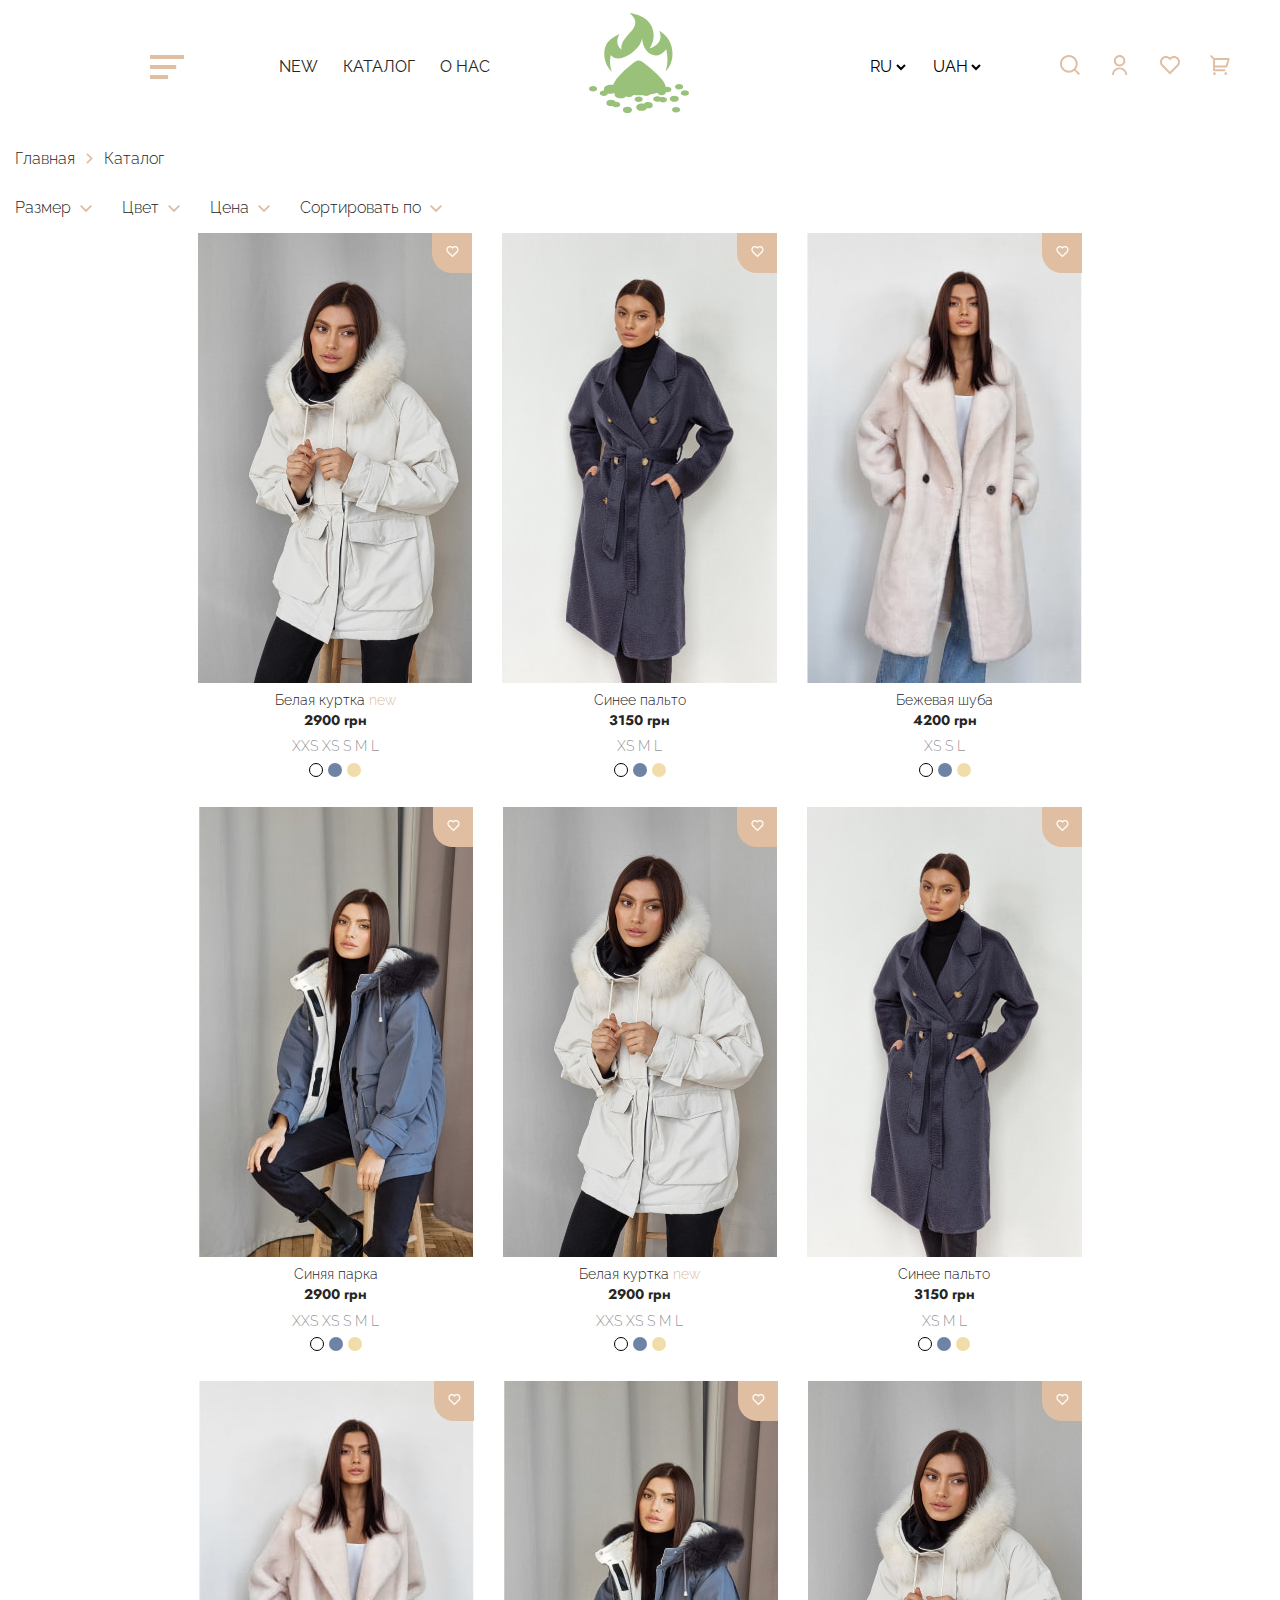
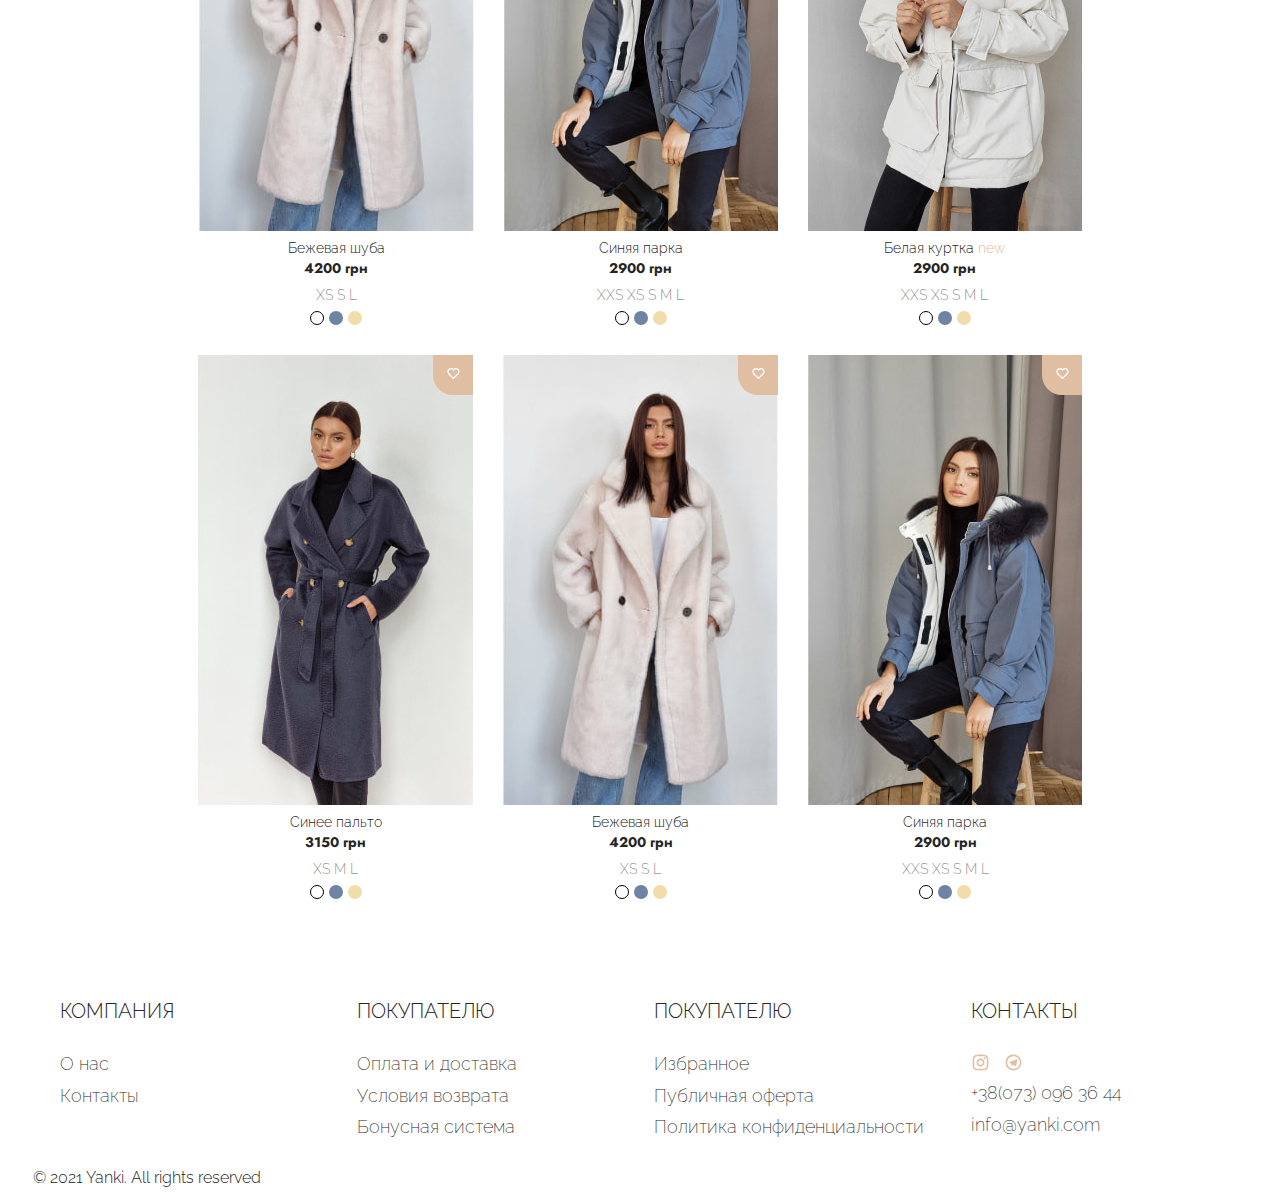
==== commit 048932be: "position text under cards;" ====
--- a/catalog.html
+++ b/catalog.html
@@ -149,7 +149,9 @@
               <use xlink:href="./images/icons.svg#icon-btn-hero-v"></use>
             </svg>
           </div>
+          <div class="line-box">
           <div class="line-filter"></div>
+          </div>
 
           <!-- Tablet filter-box -->
           <ul class="tab-filter-list list">
@@ -191,7 +193,7 @@
 
       <!-- Cards -->
       <section class="cards">
-        <div class="container">
+        <div class="container cards-box">
           <ul class="cards-list list">
             <li class="cards-item">
               <div class="cards-overley">
@@ -206,7 +208,13 @@
                     sizes="(min-width: 1920px) 274px, (min-width: 768px) 274px, (min-width: 375px) 165px"
                     src="./images/categories/274/jacket274.jpg"
                     alt="Куртки"
-                /></a>
+                  />
+                  <div class="like-overlay">
+                    <svg viewBox="0 0 100 100" class="icon-like" width="13">
+                      <use xlink:href="./images/icons.svg#icon-like"></use>
+                    </svg>
+                  </div>
+                </a>
                 <div class="cards-text">
                   <p class="cards-name">Белая куртка <span class="cards-new">new</span></p>
                   <p class="cards-price">2900 грн</p>
@@ -233,6 +241,11 @@
                     src="./images/categories/274/coat274.jpg"
                     alt="Пальто"
                   />
+                  <div class="like-overlay">
+                    <svg viewBox="0 0 100 100" class="icon-like" width="13">
+                      <use xlink:href="./images/icons.svg#icon-like"></use>
+                    </svg>
+                  </div>
                 </a>
                 <div class="cards-text">
                   <p class="cards-name">Синее пальто</p>
@@ -260,6 +273,11 @@
                     src="./images/categories/274/fur_coat274.jpg"
                     alt="Шубы"
                   />
+                  <div class="like-overlay">
+                    <svg viewBox="0 0 100 100" class="icon-like" width="13">
+                      <use xlink:href="./images/icons.svg#icon-like"></use>
+                    </svg>
+                  </div>
                 </a>
                 <div class="cards-text">
                   <p class="cards-name">Бежевая шуба</p>
@@ -287,6 +305,11 @@
                     src="./images/categories/274/parka274.jpg"
                     alt="Парки"
                   />
+                  <div class="like-overlay">
+                    <svg viewBox="0 0 100 100" class="icon-like" width="13">
+                      <use xlink:href="./images/icons.svg#icon-like"></use>
+                    </svg>
+                  </div>
                 </a>
                 <div class="cards-text">
                   <p class="cards-name">Синяя парка</p>
@@ -313,7 +336,13 @@
                     sizes="(min-width: 1920px) 274px, (min-width: 768px) 274px, (min-width: 375px) 165px"
                     src="./images/categories/274/jacket274.jpg"
                     alt="Куртки"
-                /></a>
+                  />
+                  <div class="like-overlay">
+                    <svg viewBox="0 0 100 100" class="icon-like" width="13">
+                      <use xlink:href="./images/icons.svg#icon-like"></use>
+                    </svg>
+                  </div>
+                </a>
                 <div class="cards-text">
                   <p class="cards-name">Белая куртка <span class="cards-new">new</span></p>
                   <p class="cards-price">2900 грн</p>
@@ -340,6 +369,11 @@
                     src="./images/categories/274/coat274.jpg"
                     alt="Пальто"
                   />
+                  <div class="like-overlay">
+                    <svg viewBox="0 0 100 100" class="icon-like" width="13">
+                      <use xlink:href="./images/icons.svg#icon-like"></use>
+                    </svg>
+                  </div>
                 </a>
                 <div class="cards-text">
                   <p class="cards-name">Синее пальто</p>
@@ -367,6 +401,11 @@
                     src="./images/categories/274/fur_coat274.jpg"
                     alt="Шубы"
                   />
+                  <div class="like-overlay">
+                    <svg viewBox="0 0 100 100" class="icon-like" width="13">
+                      <use xlink:href="./images/icons.svg#icon-like"></use>
+                    </svg>
+                  </div>
                 </a>
                 <div class="cards-text">
                   <p class="cards-name">Бежевая шуба</p>
@@ -394,6 +433,11 @@
                     src="./images/categories/274/parka274.jpg"
                     alt="Парки"
                   />
+                  <div class="like-overlay">
+                    <svg viewBox="0 0 100 100" class="icon-like" width="13">
+                      <use xlink:href="./images/icons.svg#icon-like"></use>
+                    </svg>
+                  </div>
                 </a>
                 <div class="cards-text">
                   <p class="cards-name">Синяя парка</p>
@@ -420,7 +464,13 @@
                     sizes="(min-width: 1920px) 274px, (min-width: 768px) 274px, (min-width: 375px) 165px"
                     src="./images/categories/274/jacket274.jpg"
                     alt="Куртки"
-                /></a>
+                  />
+                  <div class="like-overlay">
+                    <svg viewBox="0 0 100 100" class="icon-like" width="13">
+                      <use xlink:href="./images/icons.svg#icon-like"></use>
+                    </svg>
+                  </div>
+                </a>
                 <div class="cards-text">
                   <p class="cards-name">Белая куртка <span class="cards-new">new</span></p>
                   <p class="cards-price">2900 грн</p>
@@ -447,6 +497,11 @@
                     src="./images/categories/274/coat274.jpg"
                     alt="Пальто"
                   />
+                  <div class="like-overlay">
+                    <svg viewBox="0 0 100 100" class="icon-like" width="13">
+                      <use xlink:href="./images/icons.svg#icon-like"></use>
+                    </svg>
+                  </div>
                 </a>
                 <div class="cards-text">
                   <p class="cards-name">Синее пальто</p>
@@ -474,6 +529,11 @@
                     src="./images/categories/274/fur_coat274.jpg"
                     alt="Шубы"
                   />
+                  <div class="like-overlay">
+                    <svg viewBox="0 0 100 100" class="icon-like" width="13">
+                      <use xlink:href="./images/icons.svg#icon-like"></use>
+                    </svg>
+                  </div>
                 </a>
                 <div class="cards-text">
                   <p class="cards-name">Бежевая шуба</p>
@@ -501,6 +561,11 @@
                     src="./images/categories/274/parka274.jpg"
                     alt="Парки"
                   />
+                  <div class="like-overlay">
+                    <svg viewBox="0 0 100 100" class="icon-like" width="13">
+                      <use xlink:href="./images/icons.svg#icon-like"></use>
+                    </svg>
+                  </div>
                 </a>
                 <div class="cards-text">
                   <p class="cards-name">Синяя парка</p>
--- a/css/catalog.min.css
+++ b/css/catalog.min.css
@@ -1 +1 @@
-body{font-family:"Raleway",sans-serif;font-size:16px;color:#252525}h1,h2,h3,p,ul{margin:0}img{display:-webkit-box;display:-ms-flexbox;display:flex;min-width:100%;height:auto}.list{padding:0;list-style:none}.link{text-decoration:none}.container{margin:0 auto;padding-left:15px;padding-right:15px;width:100%}.header{display:-webkit-box;display:-ms-flexbox;display:flex;-webkit-box-align:center;-ms-flex-align:center;align-items:center;-ms-flex-pack:distribute;justify-content:space-around;padding:0;position:relative}@media screen and (min-width: 1200px)and (max-width: 1920px){.header{display:-webkit-box;display:-ms-flexbox;display:flex;-webkit-box-align:center;-ms-flex-align:center;align-items:center;-webkit-box-pack:justify;-ms-flex-pack:justify;justify-content:space-between;padding:0 50px 0 50px}}.nav-box{display:-webkit-box;display:-ms-flexbox;display:flex}.actions-box{display:-webkit-box;display:-ms-flexbox;display:flex}.header-nav{display:-webkit-box;display:-ms-flexbox;display:flex;-webkit-box-pack:center;-ms-flex-pack:center;justify-content:center;-webkit-box-align:center;-ms-flex-align:center;align-items:center}.header-list{display:none}@media screen and (min-width: 1200px)and (max-width: 1920px){.header-list{display:-webkit-box;display:-ms-flexbox;display:flex;-webkit-box-pack:center;-ms-flex-pack:center;justify-content:center;-webkit-box-align:center;-ms-flex-align:center;align-items:center;width:233px;padding:50px 0 50px 0}}.header-item{margin-right:25px}.header-item:nth-child(3){margin-right:0}.header-link{color:#252525}.header-link:hover,.header-link:focus{color:#e0bea2}@media screen and (min-width: 1200px)and (max-width: 1920px){.select-box{display:-webkit-box;display:-ms-flexbox;display:flex}}.select-mob{margin-left:22px;margin-right:42px;background-color:rgba(0,0,0,0);border:none;padding:0}@media screen and (min-width: 768px)and (max-width: 1199px){.select-mob{margin-left:42px}}@media screen and (min-width: 1200px)and (max-width: 1920px){.select-mob{display:none}}.select-desktop{display:none}@media screen and (min-width: 1200px)and (max-width: 1920px){.select-desktop{display:-webkit-box;display:-ms-flexbox;display:flex;-webkit-box-align:center;-ms-flex-align:center;align-items:center;margin-right:20px;background-color:rgba(0,0,0,0);border:none;padding:0}.select-desktop:nth-child(2){margin-right:0}}.icon-logo{width:50px;cursor:none}@media screen and (min-width: 768px)and (max-width: 1199px){.icon-logo{width:70px}}@media screen and (min-width: 1200px)and (max-width: 1920px){.icon-logo{width:100px}}.logo{position:absolute;top:10%;left:44%}@media screen and (min-width: 768px)and (max-width: 1199px){.logo{position:absolute;top:10%;left:46%}}@media screen and (min-width: 1200px)and (max-width: 1920px){.logo{position:absolute;top:10%;left:46%}}.btn-menu{margin:0;padding:0;padding:15px 0 15px 0;background-color:rgba(0,0,0,0);border:none;outline:none;cursor:none}@media screen and (min-width: 768px)and (max-width: 1199px){.btn-menu{padding:30px 0 30px 0}}@media screen and (min-width: 1200px)and (max-width: 1920px){.btn-menu{cursor:pointer;margin-right:84px;margin-left:100px;padding:50px 0 50px 0}}.icon-menu{min-width:34px;min-height:24px;fill:#e0bea2;display:-webkit-box;display:-ms-flexbox;display:flex;-webkit-box-align:center;-ms-flex-align:center;align-items:center;-webkit-box-pack:center;-ms-flex-pack:center;justify-content:center}.actions-list{display:none}@media screen and (min-width: 768px)and (max-width: 1199px){.actions-list{display:-webkit-box;display:-ms-flexbox;display:flex;-webkit-box-pack:center;-ms-flex-pack:center;justify-content:center;-webkit-box-align:center;-ms-flex-align:center;align-items:center}}@media screen and (min-width: 1200px)and (max-width: 1920px){.actions-list{display:-webkit-box;display:-ms-flexbox;display:flex;-webkit-box-pack:center;-ms-flex-pack:center;justify-content:center;-webkit-box-align:center;-ms-flex-align:center;align-items:center;margin-left:76px}}.actions-list-mob{display:-webkit-box;display:-ms-flexbox;display:flex;-webkit-box-pack:center;-ms-flex-pack:center;justify-content:center;-webkit-box-align:center;-ms-flex-align:center;align-items:center}@media screen and (min-width: 768px)and (max-width: 1199px){.actions-list-mob{display:none}}@media screen and (min-width: 1200px)and (max-width: 1920px){.actions-list-mob{display:none}}.icon-actions{min-width:20px;fill:#e0bea2}@media screen and (min-width: 768px)and (max-width: 1199px){.icon-actions{min-width:25px}}.actions-item{padding:10px 0 10px 0;margin-right:50px}@media screen and (min-width: 768px)and (max-width: 1199px){.actions-item{margin-right:30px;padding:30px 0 30px 0}.actions-item:nth-child(4){margin-right:0}.actions-item:nth-child(3){margin-left:30px}}@media screen and (min-width: 1200px)and (max-width: 1920px){.actions-item{margin-right:30px;padding:50px 0 50px 0}.actions-item:nth-child(4){margin-right:0}.actions-item:nth-child(3){margin-left:30px}}.actions-item:nth-child(2){margin-right:0}.filters{padding:15px 0 15px 0}.menu-filter-text{font-size:16px;font-weight:300;line-height:1.2}.arrow-filter{display:-webkit-inline-box;display:-ms-inline-flexbox;display:inline-flex;-webkit-box-align:center;-ms-flex-align:center;align-items:center;-webkit-box-pack:center;-ms-flex-pack:center;justify-content:center;fill:#e0bea2;margin:0 5px 0 5px;width:19px}.menu-filter{display:-webkit-box;display:-ms-flexbox;display:flex;-webkit-box-align:center;-ms-flex-align:center;align-items:center;padding-bottom:15px}@media screen and (min-width: 768px)and (max-width: 1199px){.menu-filter{padding-bottom:30px}}@media screen and (min-width: 1200px)and (max-width: 1920px){.menu-filter{padding-bottom:30px}}.btn-catalog-box{display:-webkit-box;display:-ms-flexbox;display:flex;-webkit-box-pack:center;-ms-flex-pack:center;justify-content:center}.btn-catalog{font-size:18px;font-weight:300;line-height:1.2;color:#fff;display:-webkit-box;display:-ms-flexbox;display:flex;-webkit-box-align:center;-ms-flex-align:center;align-items:center;-webkit-box-pack:center;-ms-flex-pack:center;justify-content:center;padding:10px 128px 10px 128px;margin-bottom:15px;background-color:#e0bea2;outline:none;border:none;cursor:none}@media screen and (min-width: 768px)and (max-width: 1199px){.btn-catalog{display:none}}@media screen and (min-width: 1200px)and (max-width: 1920px){.btn-catalog{display:none}}.icon-arrow{display:-webkit-box;display:-ms-flexbox;display:flex;-webkit-box-align:center;-ms-flex-align:center;align-items:center;-ms-flex-item-align:center;align-self:center;fill:#fff;margin-left:10px;margin-top:4px;-webkit-transform:rotate(90deg);transform:rotate(90deg)}.text-filter{font-size:16px;font-weight:300;line-height:1.2;color:#252525;display:-webkit-inline-box;display:-ms-inline-flexbox;display:inline-flex;-webkit-box-align:center;-ms-flex-align:center;align-items:center;padding-right:5px}.icon-filter{fill:#e0bea2;min-width:15px}.arrow-filter-deg{display:-webkit-inline-box;display:-ms-inline-flexbox;display:inline-flex;-webkit-box-align:center;-ms-flex-align:center;align-items:center;-webkit-box-pack:center;-ms-flex-pack:center;justify-content:center;fill:#e0bea2;margin-left:240px;min-width:20px;-webkit-transform:rotate(90deg);transform:rotate(90deg)}.filter-box{display:-webkit-box;display:-ms-flexbox;display:flex;-webkit-box-align:center;-ms-flex-align:center;align-items:center;padding-bottom:5px}@media screen and (min-width: 768px)and (max-width: 1199px){.filter-box{display:none}}@media screen and (min-width: 1200px)and (max-width: 1920px){.filter-box{display:none}}.line-filter{display:-webkit-box;display:-ms-flexbox;display:flex;-webkit-box-pack:center;-ms-flex-pack:center;justify-content:center;width:344px;height:.3px;background-color:#252525;margin-bottom:15px}@media screen and (min-width: 768px)and (max-width: 1199px){.line-filter{display:none}}@media screen and (min-width: 1200px)and (max-width: 1920px){.line-filter{display:none}}.tab-filter-list{display:-webkit-box;display:-ms-flexbox;display:flex;-webkit-box-align:center;-ms-flex-align:center;align-items:center}.tab-filter-item{margin-right:30px}.tab-filter-item:nth-child(4){margin-right:0}.tab-filter-link{font-size:16px;font-weight:300;line-height:1.2;color:#252525}.tab-icon-arrow{fill:#e0bea2;margin-bottom:-2px;margin-left:5px;-webkit-transform:rotate(90deg);transform:rotate(90deg);-webkit-transition:-webkit-transform 300ms linear;transition:-webkit-transform 300ms linear;transition:transform 300ms linear;transition:transform 300ms linear, -webkit-transform 300ms linear}.tab-icon-arrow:active{-webkit-transform:rotate(270deg);transform:rotate(270deg)}.cards-list{display:-webkit-box;display:-ms-flexbox;display:flex;-webkit-box-pack:center;-ms-flex-pack:center;justify-content:center;-ms-flex-wrap:wrap;flex-wrap:wrap}.cards-item{display:-webkit-box;display:-ms-flexbox;display:flex;-webkit-box-pack:center;-ms-flex-pack:center;justify-content:center;margin-right:5px;margin-bottom:5px}@media screen and (min-width: 768px)and (max-width: 1199px){.cards-item{margin-right:30px}}.cards-item:nth-child(2n){margin-right:0}.cards-text{display:-webkit-box;display:-ms-flexbox;display:flex;-webkit-box-orient:vertical;-webkit-box-direction:normal;-ms-flex-direction:column;flex-direction:column;-webkit-box-align:center;-ms-flex-align:center;align-items:center;-webkit-box-pack:center;-ms-flex-pack:center;justify-content:center}.cards-name{font-size:14px;font-weight:300;line-height:1.1;color:#252525;padding-top:10px;padding-bottom:5px}.cards-new{font-size:14px;font-weight:300;line-height:1.1;color:#e0bea2}.cards-price{font-size:14px;font-weight:700;line-height:1.1;font-family:"Jost",sans-serif;color:#252525;padding-bottom:11px}.cards-size{font-size:14px;font-weight:300;line-height:1.1;text-transform:uppercase;color:rgba(37,37,37,.5);padding-bottom:8px}.selection-color-list{display:-webkit-box;display:-ms-flexbox;display:flex}.selection-color-item{width:14px;height:14px;border:1px solid #000;border-radius:50%;background-color:#fff;margin-right:5px}.selection-color-item:nth-child(2){border:1px solid rgba(0,0,0,0);background-color:#6f83a4}.selection-color-item:nth-child(3){border:1px solid rgba(0,0,0,0);background-color:#f1ddaa;margin-right:0}@media screen and (min-width: 1200px)and (max-width: 1920px){.footer-nav{display:none}}.footer-item{display:-webkit-box;display:-ms-flexbox;display:flex;-webkit-box-pack:center;-ms-flex-pack:center;justify-content:center;-webkit-box-align:center;-ms-flex-align:center;align-items:center;position:relative}.footer-link{font-size:18px;font-weight:300;line-height:1.2;color:#252525}.footer-link:hover,.footer-link:focus{color:#ee7e3f;outline:none}.footer-link--last{font-size:18px;font-weight:300;line-height:1.2;color:#252525}.footer-line{display:-webkit-box;display:-ms-flexbox;display:flex;-webkit-box-orient:vertical;-webkit-box-direction:normal;-ms-flex-direction:column;flex-direction:column;-webkit-box-pack:center;-ms-flex-pack:center;justify-content:center;-webkit-box-align:center;-ms-flex-align:center;align-items:center;height:.3px;background-color:#252525;margin-bottom:20px}.icon-footer{position:absolute;top:10%;left:94%;fill:#e0bea2;width:14px;-webkit-transform:rotate(90deg);transform:rotate(90deg);-webkit-transition:-webkit-transform 300ms linear;transition:-webkit-transform 300ms linear;transition:transform 300ms linear;transition:transform 300ms linear, -webkit-transform 300ms linear}@media screen and (min-width: 768px)and (max-width: 1199px){.icon-footer{width:19px}}.icon-footer:hover{-webkit-transform:rotate(270deg);transform:rotate(270deg)}.social-list{display:-webkit-box;display:-ms-flexbox;display:flex;-webkit-box-align:center;-ms-flex-align:center;align-items:center;-webkit-box-pack:center;-ms-flex-pack:center;justify-content:center}@media screen and (min-width: 1200px)and (max-width: 1920px){.social-list{display:none}}.social-item{margin-right:10px}@media screen and (min-width: 768px)and (max-width: 1199px){.social-item{margin-right:30px}}.social-item:nth-child(2){margin-right:0}.social-footer{fill:#e0bea2;padding-top:10px;padding-bottom:5px;width:19px}@media screen and (min-width: 768px)and (max-width: 1199px){.social-footer{width:30px}}.footer-contact__list{display:-webkit-box;display:-ms-flexbox;display:flex;-webkit-box-orient:vertical;-webkit-box-direction:normal;-ms-flex-direction:column;flex-direction:column;-webkit-box-align:center;-ms-flex-align:center;align-items:center;-webkit-box-pack:center;-ms-flex-pack:center;justify-content:center;padding-bottom:30px}@media screen and (min-width: 1200px)and (max-width: 1920px){.footer-contact__list{display:none}}.footer-contact__item{padding-bottom:5px}.footer-contact__item:nth-child(2){padding-bottom:0}.footer-contact__link{font-size:14px;font-weight:200;line-height:1.1;color:#252525}@media screen and (min-width: 768px)and (max-width: 1199px){.footer-contact__link{font-size:16px;font-weight:200;line-height:1.1}}.copyright{font-size:10px;font-weight:300;line-height:1.2;color:#252525;text-align:center;padding-bottom:5px}@media screen and (min-width: 1200px)and (max-width: 1920px){.copyright{padding-top:30px;padding-bottom:15px;font-size:16px;text-align:start;padding-left:18px}}.footer-nav-desktop{display:-webkit-box;display:-ms-flexbox;display:flex;-webkit-box-pack:center;-ms-flex-pack:center;justify-content:center}@media screen and (min-width: 375px)and (max-width: 479px){.footer-nav-desktop{display:none}}@media screen and (min-width: 480px)and (max-width: 767px){.footer-nav-desktop{display:none}}@media screen and (min-width: 768px)and (max-width: 1199px){.footer-nav-desktop{display:none}}.list-nav-footer{min-width:250px;margin-right:47px}.list-nav-footer:nth-child(4){margin-right:0}.footer-title-desktop{font-size:20px;font-weight:300;line-height:1.2;text-transform:uppercase;color:#252525}.footer-list-desktop{padding-top:30px}.footer-item-desktop{padding-bottom:10px}.footer-item-desktop:nth-child(3){padding-bottom:0}.footer-link-desktop{font-size:18px;font-weight:200;line-height:1.2;color:#252525}.social-item-desktop{display:-webkit-inline-box;display:-ms-inline-flexbox;display:inline-flex;margin-right:10px;padding-bottom:10px}.social-item-desktop:nth-child(2){margin-right:0}.social-link-desktop{width:19px;height:19px}.social-footer-desctop{fill:#e0bea2}.contacts-item{padding-bottom:10px}.contacts-item:last-child{padding-bottom:0}/*# sourceMappingURL=catalog.min.css.map */+body{font-family:"Raleway",sans-serif;font-size:16px;color:#252525}h1,h2,h3,p,ul{margin:0}img{display:-webkit-box;display:-ms-flexbox;display:flex;min-width:100%;height:auto}.list{padding:0;list-style:none}.link{text-decoration:none}.container{margin:0 auto;padding-left:15px;padding-right:15px;width:100%}.header{display:-webkit-box;display:-ms-flexbox;display:flex;-webkit-box-align:center;-ms-flex-align:center;align-items:center;-ms-flex-pack:distribute;justify-content:space-around;padding:0;position:relative}@media screen and (min-width: 1200px)and (max-width: 1920px){.header{display:-webkit-box;display:-ms-flexbox;display:flex;-webkit-box-align:center;-ms-flex-align:center;align-items:center;-webkit-box-pack:justify;-ms-flex-pack:justify;justify-content:space-between;padding:0 50px 0 50px}}.nav-box{display:-webkit-box;display:-ms-flexbox;display:flex}.actions-box{display:-webkit-box;display:-ms-flexbox;display:flex}.header-nav{display:-webkit-box;display:-ms-flexbox;display:flex;-webkit-box-pack:center;-ms-flex-pack:center;justify-content:center;-webkit-box-align:center;-ms-flex-align:center;align-items:center}.header-list{display:none}@media screen and (min-width: 1200px)and (max-width: 1920px){.header-list{display:-webkit-box;display:-ms-flexbox;display:flex;-webkit-box-pack:center;-ms-flex-pack:center;justify-content:center;-webkit-box-align:center;-ms-flex-align:center;align-items:center;width:233px;padding:50px 0 50px 0}}.header-item{margin-right:25px}.header-item:nth-child(3){margin-right:0}.header-link{color:#252525}.header-link:hover,.header-link:focus{color:#e0bea2}@media screen and (min-width: 1200px)and (max-width: 1920px){.select-box{display:-webkit-box;display:-ms-flexbox;display:flex}}.select-mob{margin-left:22px;margin-right:42px;background-color:rgba(0,0,0,0);border:none;padding:0}@media screen and (min-width: 768px)and (max-width: 1199px){.select-mob{margin-left:42px}}@media screen and (min-width: 1200px)and (max-width: 1920px){.select-mob{display:none}}.select-desktop{display:none}@media screen and (min-width: 1200px)and (max-width: 1920px){.select-desktop{display:-webkit-box;display:-ms-flexbox;display:flex;-webkit-box-align:center;-ms-flex-align:center;align-items:center;margin-right:20px;background-color:rgba(0,0,0,0);border:none;padding:0}.select-desktop:nth-child(2){margin-right:0}}.icon-logo{width:50px;cursor:none}@media screen and (min-width: 768px)and (max-width: 1199px){.icon-logo{width:70px}}@media screen and (min-width: 1200px)and (max-width: 1920px){.icon-logo{width:100px}}.logo{position:absolute;top:10%;left:44%}@media screen and (min-width: 768px)and (max-width: 1199px){.logo{position:absolute;top:10%;left:46%}}@media screen and (min-width: 1200px)and (max-width: 1920px){.logo{position:absolute;top:10%;left:46%}}.btn-menu{margin:0;padding:0;padding:15px 0 15px 0;background-color:rgba(0,0,0,0);border:none;outline:none;cursor:none}@media screen and (min-width: 768px)and (max-width: 1199px){.btn-menu{padding:30px 0 30px 0}}@media screen and (min-width: 1200px)and (max-width: 1920px){.btn-menu{cursor:pointer;margin-right:84px;margin-left:100px;padding:50px 0 50px 0}}.icon-menu{min-width:34px;min-height:24px;fill:#e0bea2;display:-webkit-box;display:-ms-flexbox;display:flex;-webkit-box-align:center;-ms-flex-align:center;align-items:center;-webkit-box-pack:center;-ms-flex-pack:center;justify-content:center}.actions-list{display:none}@media screen and (min-width: 768px)and (max-width: 1199px){.actions-list{display:-webkit-box;display:-ms-flexbox;display:flex;-webkit-box-pack:center;-ms-flex-pack:center;justify-content:center;-webkit-box-align:center;-ms-flex-align:center;align-items:center}}@media screen and (min-width: 1200px)and (max-width: 1920px){.actions-list{display:-webkit-box;display:-ms-flexbox;display:flex;-webkit-box-pack:center;-ms-flex-pack:center;justify-content:center;-webkit-box-align:center;-ms-flex-align:center;align-items:center;margin-left:76px}}.actions-list-mob{display:-webkit-box;display:-ms-flexbox;display:flex;-webkit-box-pack:center;-ms-flex-pack:center;justify-content:center;-webkit-box-align:center;-ms-flex-align:center;align-items:center}@media screen and (min-width: 768px)and (max-width: 1199px){.actions-list-mob{display:none}}@media screen and (min-width: 1200px)and (max-width: 1920px){.actions-list-mob{display:none}}.icon-actions{min-width:20px;fill:#e0bea2}@media screen and (min-width: 768px)and (max-width: 1199px){.icon-actions{min-width:25px}}.actions-item{padding:10px 0 10px 0;margin-right:50px}@media screen and (min-width: 768px)and (max-width: 1199px){.actions-item{margin-right:30px;padding:30px 0 30px 0}.actions-item:nth-child(4){margin-right:0}.actions-item:nth-child(3){margin-left:30px}}@media screen and (min-width: 1200px)and (max-width: 1920px){.actions-item{margin-right:30px;padding:50px 0 50px 0}.actions-item:nth-child(4){margin-right:0}.actions-item:nth-child(3){margin-left:30px}}.actions-item:nth-child(2){margin-right:0}.filters{padding:15px 0 15px 0}.menu-filter-text{font-size:16px;font-weight:300;line-height:1.2}.arrow-filter{display:-webkit-inline-box;display:-ms-inline-flexbox;display:inline-flex;-webkit-box-align:center;-ms-flex-align:center;align-items:center;-webkit-box-pack:center;-ms-flex-pack:center;justify-content:center;fill:#e0bea2;margin:0 5px 0 5px;width:19px}.menu-filter{display:-webkit-box;display:-ms-flexbox;display:flex;-webkit-box-align:center;-ms-flex-align:center;align-items:center;padding-bottom:15px}@media screen and (min-width: 768px)and (max-width: 1199px){.menu-filter{padding-bottom:30px}}@media screen and (min-width: 1200px)and (max-width: 1920px){.menu-filter{padding-bottom:30px}}.btn-catalog-box{display:-webkit-box;display:-ms-flexbox;display:flex;-webkit-box-pack:center;-ms-flex-pack:center;justify-content:center}.btn-catalog{font-size:18px;font-weight:300;line-height:1.2;color:#fff;display:-webkit-box;display:-ms-flexbox;display:flex;-webkit-box-align:center;-ms-flex-align:center;align-items:center;-webkit-box-pack:center;-ms-flex-pack:center;justify-content:center;padding:10px 128px 10px 128px;margin-bottom:15px;background-color:#e0bea2;outline:none;border:none;cursor:none}@media screen and (min-width: 768px)and (max-width: 1199px){.btn-catalog{display:none}}@media screen and (min-width: 1200px)and (max-width: 1920px){.btn-catalog{display:none}}.icon-arrow{display:-webkit-box;display:-ms-flexbox;display:flex;-webkit-box-align:center;-ms-flex-align:center;align-items:center;-ms-flex-item-align:center;align-self:center;fill:#fff;margin-left:10px;margin-top:4px;-webkit-transform:rotate(90deg);transform:rotate(90deg)}.text-filter{font-size:16px;font-weight:300;line-height:1.2;color:#252525;display:-webkit-inline-box;display:-ms-inline-flexbox;display:inline-flex;-webkit-box-align:center;-ms-flex-align:center;align-items:center;padding-right:5px}.icon-filter{fill:#e0bea2;min-width:15px}.arrow-filter-deg{display:-webkit-inline-box;display:-ms-inline-flexbox;display:inline-flex;-webkit-box-align:center;-ms-flex-align:center;align-items:center;-webkit-box-pack:center;-ms-flex-pack:center;justify-content:center;fill:#e0bea2;margin-left:240px;min-width:20px;-webkit-transform:rotate(90deg);transform:rotate(90deg)}.filter-box{display:-webkit-box;display:-ms-flexbox;display:flex;-webkit-box-align:center;-ms-flex-align:center;align-items:center;-webkit-box-pack:center;-ms-flex-pack:center;justify-content:center;padding-bottom:5px}@media screen and (min-width: 768px)and (max-width: 1199px){.filter-box{display:none}}@media screen and (min-width: 1200px)and (max-width: 1920px){.filter-box{display:none}}.line-box{display:-webkit-box;display:-ms-flexbox;display:flex;-webkit-box-pack:center;-ms-flex-pack:center;justify-content:center}.line-filter{display:-webkit-box;display:-ms-flexbox;display:flex;-webkit-box-align:center;-ms-flex-align:center;align-items:center;-webkit-box-pack:center;-ms-flex-pack:center;justify-content:center;width:344px;height:.3px;background-color:#252525;margin-bottom:15px}@media screen and (min-width: 768px)and (max-width: 1199px){.line-filter{display:none}}@media screen and (min-width: 1200px)and (max-width: 1920px){.line-filter{display:none}}.tab-filter-list{display:-webkit-box;display:-ms-flexbox;display:flex;-webkit-box-align:center;-ms-flex-align:center;align-items:center}@media screen and (min-width: 375px)and (max-width: 479px){.tab-filter-list{display:none}}@media screen and (min-width: 480px)and (max-width: 767px){.tab-filter-list{display:none}}.tab-filter-item{margin-right:30px}.tab-filter-item:nth-child(4){margin-right:0}.tab-filter-link{font-size:16px;font-weight:300;line-height:1.2;color:#252525}.tab-icon-arrow{fill:#e0bea2;margin-bottom:-2px;margin-left:5px;-webkit-transform:rotate(90deg);transform:rotate(90deg);-webkit-transition:-webkit-transform 300ms linear;transition:-webkit-transform 300ms linear;transition:transform 300ms linear;transition:transform 300ms linear, -webkit-transform 300ms linear}.tab-icon-arrow:active{-webkit-transform:rotate(270deg);transform:rotate(270deg)}.cards{padding-bottom:60px}@media screen and (min-width: 1200px)and (max-width: 1920px){.cards{padding-bottom:100px}}.cards-box{width:375px}@media screen and (min-width: 768px)and (max-width: 1199px){.cards-box{width:768px}}@media screen and (min-width: 1200px)and (max-width: 1920px){.cards-box{width:1200px}}.cards-list{display:-webkit-box;display:-ms-flexbox;display:flex;-webkit-box-pack:center;-ms-flex-pack:center;justify-content:center;-ms-flex-wrap:wrap;flex-wrap:wrap}.cards-item{display:-webkit-box;display:-ms-flexbox;display:flex;-webkit-box-pack:center;-ms-flex-pack:center;justify-content:center;margin-right:5px;margin-bottom:5px}.cards-item:nth-child(2n){margin-right:0}@media screen and (min-width: 768px)and (max-width: 1199px){.cards-item{margin-right:30px}}@media screen and (min-width: 1200px)and (max-width: 1920px){.cards-item{margin:0;margin-right:30px;margin-bottom:30px}.cards-item:nth-child(2n){margin-right:30px}.cards-item:nth-child(3n){margin-right:0}.cards-item:nth-child(n+10){margin-bottom:0}}.cards-text{display:-webkit-box;display:-ms-flexbox;display:flex;-webkit-box-orient:vertical;-webkit-box-direction:normal;-ms-flex-direction:column;flex-direction:column;-webkit-box-align:center;-ms-flex-align:center;align-items:center;-webkit-box-pack:center;-ms-flex-pack:center;justify-content:center}.cards-name{font-size:14px;font-weight:300;line-height:1.1;color:#252525;padding-top:10px;padding-bottom:5px}.cards-new{font-size:14px;font-weight:300;line-height:1.1;color:#e0bea2}.cards-price{font-size:14px;font-weight:700;line-height:1.1;font-family:"Jost",sans-serif;color:#252525;padding-bottom:11px}.cards-size{font-size:14px;font-weight:300;line-height:1.1;text-transform:uppercase;color:rgba(37,37,37,.5);padding-bottom:8px}.selection-color-list{display:-webkit-box;display:-ms-flexbox;display:flex}.selection-color-item{width:14px;height:14px;border:1px solid #000;border-radius:50%;background-color:#fff;margin-right:5px}.selection-color-item:nth-child(2){border:1px solid rgba(0,0,0,0);background-color:#6f83a4}.selection-color-item:nth-child(3){border:1px solid rgba(0,0,0,0);background-color:#f1ddaa;margin-right:0}.cards-overley{position:relative;margin-left:auto;margin-right:auto;width:100%;height:100%}.like-overlay{position:absolute;top:0;right:0;width:35px;height:35px;background-color:#e0bea2;border-bottom-left-radius:20px}@media screen and (min-width: 768px)and (max-width: 1199px){.like-overlay{width:40px;height:40px}}@media screen and (min-width: 1200px)and (max-width: 1920px){.like-overlay{width:40px;height:40px}}.icon-like{position:absolute;top:30%;left:35%;fill:#fff}@media screen and (min-width: 1200px)and (max-width: 1920px){.footer-nav{display:none}}.footer-item{display:-webkit-box;display:-ms-flexbox;display:flex;-webkit-box-pack:center;-ms-flex-pack:center;justify-content:center;-webkit-box-align:center;-ms-flex-align:center;align-items:center;position:relative}.footer-link{font-size:18px;font-weight:300;line-height:1.2;color:#252525}.footer-link:hover,.footer-link:focus{color:#ee7e3f;outline:none}.footer-link--last{font-size:18px;font-weight:300;line-height:1.2;color:#252525}.footer-line{display:-webkit-box;display:-ms-flexbox;display:flex;-webkit-box-orient:vertical;-webkit-box-direction:normal;-ms-flex-direction:column;flex-direction:column;-webkit-box-pack:center;-ms-flex-pack:center;justify-content:center;-webkit-box-align:center;-ms-flex-align:center;align-items:center;height:.3px;background-color:#252525;margin-bottom:20px}.icon-footer{position:absolute;top:10%;left:94%;fill:#e0bea2;width:14px;-webkit-transform:rotate(90deg);transform:rotate(90deg);-webkit-transition:-webkit-transform 300ms linear;transition:-webkit-transform 300ms linear;transition:transform 300ms linear;transition:transform 300ms linear, -webkit-transform 300ms linear}@media screen and (min-width: 768px)and (max-width: 1199px){.icon-footer{width:19px}}.icon-footer:hover{-webkit-transform:rotate(270deg);transform:rotate(270deg)}.social-list{display:-webkit-box;display:-ms-flexbox;display:flex;-webkit-box-align:center;-ms-flex-align:center;align-items:center;-webkit-box-pack:center;-ms-flex-pack:center;justify-content:center}@media screen and (min-width: 1200px)and (max-width: 1920px){.social-list{display:none}}.social-item{margin-right:10px}@media screen and (min-width: 768px)and (max-width: 1199px){.social-item{margin-right:30px}}.social-item:nth-child(2){margin-right:0}.social-footer{fill:#e0bea2;padding-top:10px;padding-bottom:5px;width:19px}@media screen and (min-width: 768px)and (max-width: 1199px){.social-footer{width:30px}}.footer-contact__list{display:-webkit-box;display:-ms-flexbox;display:flex;-webkit-box-orient:vertical;-webkit-box-direction:normal;-ms-flex-direction:column;flex-direction:column;-webkit-box-align:center;-ms-flex-align:center;align-items:center;-webkit-box-pack:center;-ms-flex-pack:center;justify-content:center;padding-bottom:30px}@media screen and (min-width: 1200px)and (max-width: 1920px){.footer-contact__list{display:none}}.footer-contact__item{padding-bottom:5px}.footer-contact__item:nth-child(2){padding-bottom:0}.footer-contact__link{font-size:14px;font-weight:200;line-height:1.1;color:#252525}@media screen and (min-width: 768px)and (max-width: 1199px){.footer-contact__link{font-size:16px;font-weight:200;line-height:1.1}}.copyright{font-size:10px;font-weight:300;line-height:1.2;color:#252525;text-align:center;padding-bottom:5px}@media screen and (min-width: 1200px)and (max-width: 1920px){.copyright{padding-top:30px;padding-bottom:15px;font-size:16px;text-align:start;padding-left:18px}}.footer-nav-desktop{display:-webkit-box;display:-ms-flexbox;display:flex;-webkit-box-pack:center;-ms-flex-pack:center;justify-content:center}@media screen and (min-width: 375px)and (max-width: 479px){.footer-nav-desktop{display:none}}@media screen and (min-width: 480px)and (max-width: 767px){.footer-nav-desktop{display:none}}@media screen and (min-width: 768px)and (max-width: 1199px){.footer-nav-desktop{display:none}}.list-nav-footer{min-width:250px;margin-right:47px}.list-nav-footer:nth-child(4){margin-right:0}.footer-title-desktop{font-size:20px;font-weight:300;line-height:1.2;text-transform:uppercase;color:#252525}.footer-list-desktop{padding-top:30px}.footer-item-desktop{padding-bottom:10px}.footer-item-desktop:nth-child(3){padding-bottom:0}.footer-link-desktop{font-size:18px;font-weight:200;line-height:1.2;color:#252525}.social-item-desktop{display:-webkit-inline-box;display:-ms-inline-flexbox;display:inline-flex;margin-right:10px;padding-bottom:10px}.social-item-desktop:nth-child(2){margin-right:0}.social-link-desktop{width:19px;height:19px}.social-footer-desctop{fill:#e0bea2}.contacts-item{padding-bottom:10px}.contacts-item:last-child{padding-bottom:0}/*# sourceMappingURL=catalog.min.css.map */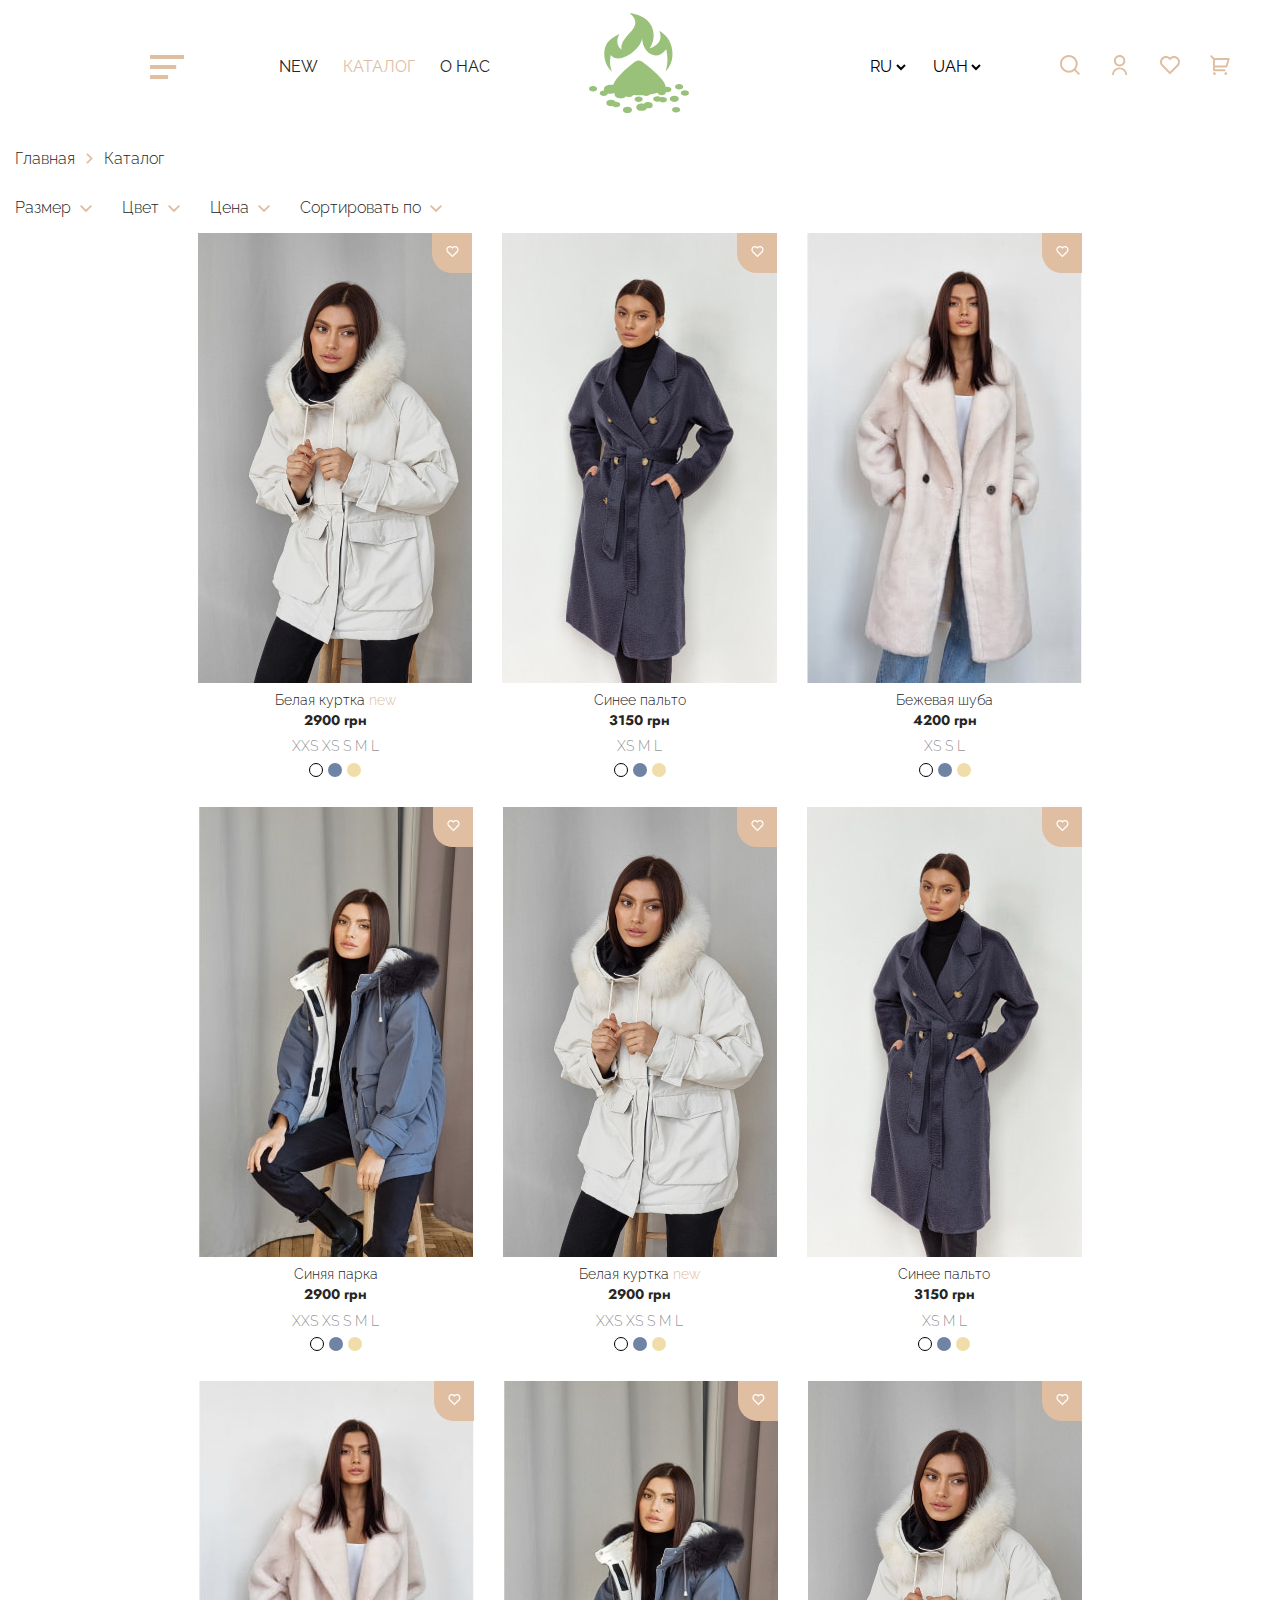
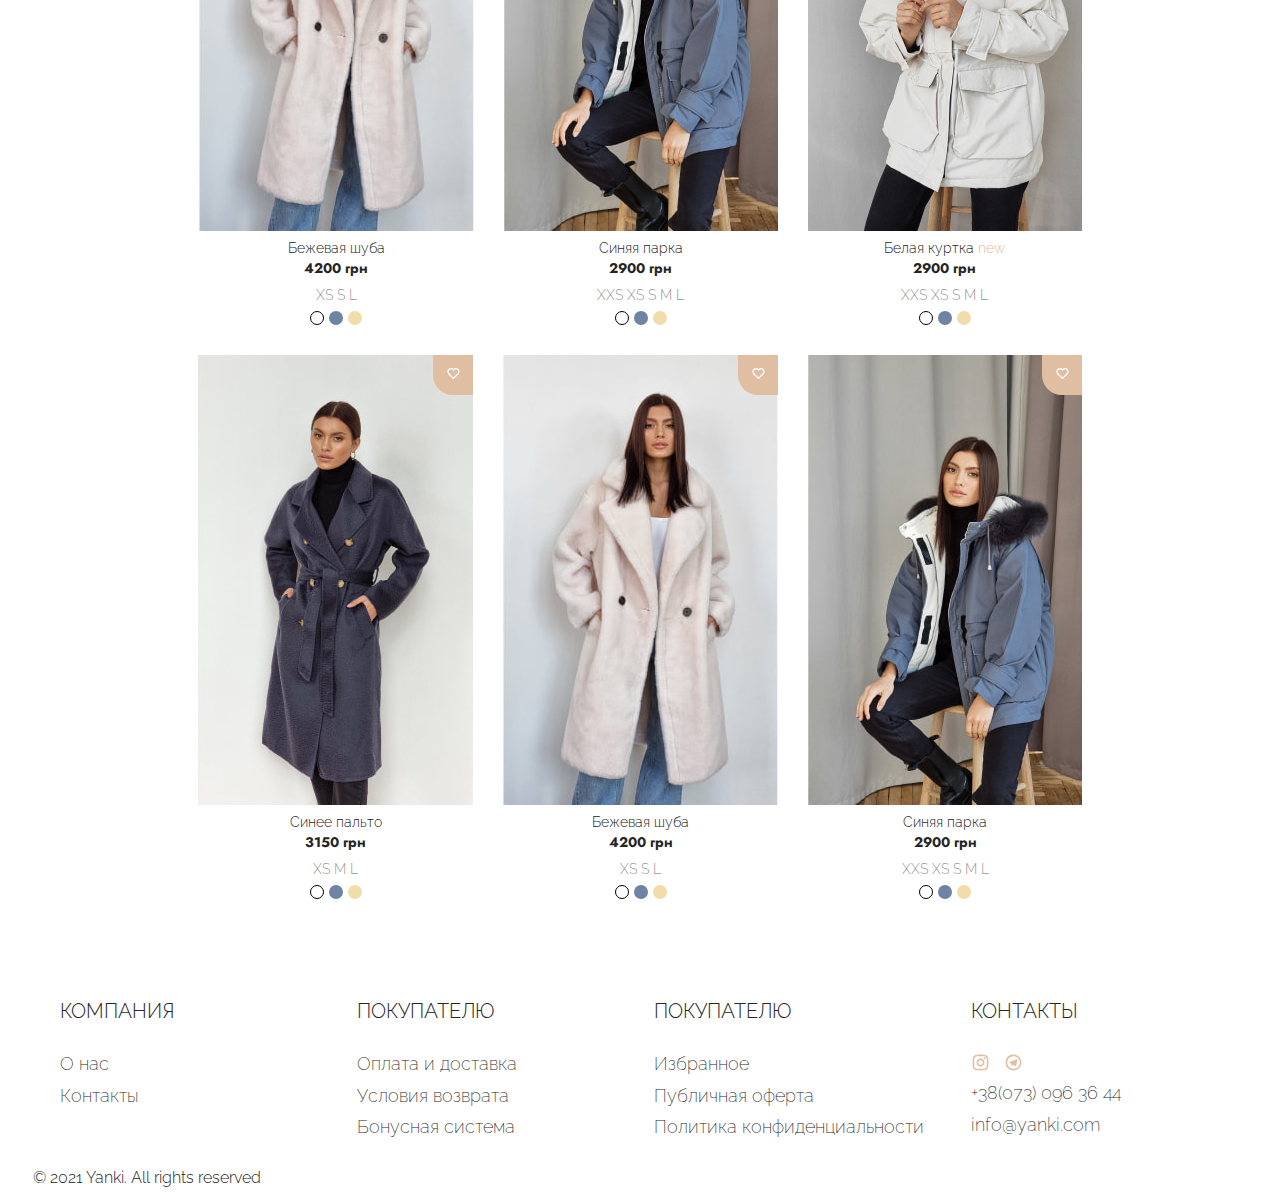
==== commit 0819ef09: "add cerrent for nav" ====
--- a/catalog.html
+++ b/catalog.html
@@ -1,5 +1,5 @@
 <!DOCTYPE html>
-<html lang="en">
+<html lang="ru">
   <head>
     <meta charset="UTF-8" />
     <meta http-equiv="X-UA-Compatible" content="IE=edge" />
@@ -44,7 +44,7 @@
                 <a href="" class="header-link link">NEW</a>
               </li>
               <li class="header-item">
-                <a href="" class="header-link link">КАТАЛОГ</a>
+                <a href="" class="header-link link current-nav">КАТАЛОГ</a>
               </li>
               <li class="header-item">
                 <a href="" class="header-link link">О НАС</a>
@@ -213,6 +213,7 @@
                     <svg viewBox="0 0 100 100" class="icon-like" width="13">
                       <use xlink:href="./images/icons.svg#icon-like"></use>
                     </svg>
+                    <span class="like-full"></span>
                   </div>
                 </a>
                 <div class="cards-text">
--- a/css/catalog.min.css
+++ b/css/catalog.min.css
@@ -1 +1 @@
-body{font-family:"Raleway",sans-serif;font-size:16px;color:#252525}h1,h2,h3,p,ul{margin:0}img{display:-webkit-box;display:-ms-flexbox;display:flex;min-width:100%;height:auto}.list{padding:0;list-style:none}.link{text-decoration:none}.container{margin:0 auto;padding-left:15px;padding-right:15px;width:100%}.header{display:-webkit-box;display:-ms-flexbox;display:flex;-webkit-box-align:center;-ms-flex-align:center;align-items:center;-ms-flex-pack:distribute;justify-content:space-around;padding:0;position:relative}@media screen and (min-width: 1200px)and (max-width: 1920px){.header{display:-webkit-box;display:-ms-flexbox;display:flex;-webkit-box-align:center;-ms-flex-align:center;align-items:center;-webkit-box-pack:justify;-ms-flex-pack:justify;justify-content:space-between;padding:0 50px 0 50px}}.nav-box{display:-webkit-box;display:-ms-flexbox;display:flex}.actions-box{display:-webkit-box;display:-ms-flexbox;display:flex}.header-nav{display:-webkit-box;display:-ms-flexbox;display:flex;-webkit-box-pack:center;-ms-flex-pack:center;justify-content:center;-webkit-box-align:center;-ms-flex-align:center;align-items:center}.header-list{display:none}@media screen and (min-width: 1200px)and (max-width: 1920px){.header-list{display:-webkit-box;display:-ms-flexbox;display:flex;-webkit-box-pack:center;-ms-flex-pack:center;justify-content:center;-webkit-box-align:center;-ms-flex-align:center;align-items:center;width:233px;padding:50px 0 50px 0}}.header-item{margin-right:25px}.header-item:nth-child(3){margin-right:0}.header-link{color:#252525}.header-link:hover,.header-link:focus{color:#e0bea2}@media screen and (min-width: 1200px)and (max-width: 1920px){.select-box{display:-webkit-box;display:-ms-flexbox;display:flex}}.select-mob{margin-left:22px;margin-right:42px;background-color:rgba(0,0,0,0);border:none;padding:0}@media screen and (min-width: 768px)and (max-width: 1199px){.select-mob{margin-left:42px}}@media screen and (min-width: 1200px)and (max-width: 1920px){.select-mob{display:none}}.select-desktop{display:none}@media screen and (min-width: 1200px)and (max-width: 1920px){.select-desktop{display:-webkit-box;display:-ms-flexbox;display:flex;-webkit-box-align:center;-ms-flex-align:center;align-items:center;margin-right:20px;background-color:rgba(0,0,0,0);border:none;padding:0}.select-desktop:nth-child(2){margin-right:0}}.icon-logo{width:50px;cursor:none}@media screen and (min-width: 768px)and (max-width: 1199px){.icon-logo{width:70px}}@media screen and (min-width: 1200px)and (max-width: 1920px){.icon-logo{width:100px}}.logo{position:absolute;top:10%;left:44%}@media screen and (min-width: 768px)and (max-width: 1199px){.logo{position:absolute;top:10%;left:46%}}@media screen and (min-width: 1200px)and (max-width: 1920px){.logo{position:absolute;top:10%;left:46%}}.btn-menu{margin:0;padding:0;padding:15px 0 15px 0;background-color:rgba(0,0,0,0);border:none;outline:none;cursor:none}@media screen and (min-width: 768px)and (max-width: 1199px){.btn-menu{padding:30px 0 30px 0}}@media screen and (min-width: 1200px)and (max-width: 1920px){.btn-menu{cursor:pointer;margin-right:84px;margin-left:100px;padding:50px 0 50px 0}}.icon-menu{min-width:34px;min-height:24px;fill:#e0bea2;display:-webkit-box;display:-ms-flexbox;display:flex;-webkit-box-align:center;-ms-flex-align:center;align-items:center;-webkit-box-pack:center;-ms-flex-pack:center;justify-content:center}.actions-list{display:none}@media screen and (min-width: 768px)and (max-width: 1199px){.actions-list{display:-webkit-box;display:-ms-flexbox;display:flex;-webkit-box-pack:center;-ms-flex-pack:center;justify-content:center;-webkit-box-align:center;-ms-flex-align:center;align-items:center}}@media screen and (min-width: 1200px)and (max-width: 1920px){.actions-list{display:-webkit-box;display:-ms-flexbox;display:flex;-webkit-box-pack:center;-ms-flex-pack:center;justify-content:center;-webkit-box-align:center;-ms-flex-align:center;align-items:center;margin-left:76px}}.actions-list-mob{display:-webkit-box;display:-ms-flexbox;display:flex;-webkit-box-pack:center;-ms-flex-pack:center;justify-content:center;-webkit-box-align:center;-ms-flex-align:center;align-items:center}@media screen and (min-width: 768px)and (max-width: 1199px){.actions-list-mob{display:none}}@media screen and (min-width: 1200px)and (max-width: 1920px){.actions-list-mob{display:none}}.icon-actions{min-width:20px;fill:#e0bea2}@media screen and (min-width: 768px)and (max-width: 1199px){.icon-actions{min-width:25px}}.actions-item{padding:10px 0 10px 0;margin-right:50px}@media screen and (min-width: 768px)and (max-width: 1199px){.actions-item{margin-right:30px;padding:30px 0 30px 0}.actions-item:nth-child(4){margin-right:0}.actions-item:nth-child(3){margin-left:30px}}@media screen and (min-width: 1200px)and (max-width: 1920px){.actions-item{margin-right:30px;padding:50px 0 50px 0}.actions-item:nth-child(4){margin-right:0}.actions-item:nth-child(3){margin-left:30px}}.actions-item:nth-child(2){margin-right:0}.filters{padding:15px 0 15px 0}.menu-filter-text{font-size:16px;font-weight:300;line-height:1.2}.arrow-filter{display:-webkit-inline-box;display:-ms-inline-flexbox;display:inline-flex;-webkit-box-align:center;-ms-flex-align:center;align-items:center;-webkit-box-pack:center;-ms-flex-pack:center;justify-content:center;fill:#e0bea2;margin:0 5px 0 5px;width:19px}.menu-filter{display:-webkit-box;display:-ms-flexbox;display:flex;-webkit-box-align:center;-ms-flex-align:center;align-items:center;padding-bottom:15px}@media screen and (min-width: 768px)and (max-width: 1199px){.menu-filter{padding-bottom:30px}}@media screen and (min-width: 1200px)and (max-width: 1920px){.menu-filter{padding-bottom:30px}}.btn-catalog-box{display:-webkit-box;display:-ms-flexbox;display:flex;-webkit-box-pack:center;-ms-flex-pack:center;justify-content:center}.btn-catalog{font-size:18px;font-weight:300;line-height:1.2;color:#fff;display:-webkit-box;display:-ms-flexbox;display:flex;-webkit-box-align:center;-ms-flex-align:center;align-items:center;-webkit-box-pack:center;-ms-flex-pack:center;justify-content:center;padding:10px 128px 10px 128px;margin-bottom:15px;background-color:#e0bea2;outline:none;border:none;cursor:none}@media screen and (min-width: 768px)and (max-width: 1199px){.btn-catalog{display:none}}@media screen and (min-width: 1200px)and (max-width: 1920px){.btn-catalog{display:none}}.icon-arrow{display:-webkit-box;display:-ms-flexbox;display:flex;-webkit-box-align:center;-ms-flex-align:center;align-items:center;-ms-flex-item-align:center;align-self:center;fill:#fff;margin-left:10px;margin-top:4px;-webkit-transform:rotate(90deg);transform:rotate(90deg)}.text-filter{font-size:16px;font-weight:300;line-height:1.2;color:#252525;display:-webkit-inline-box;display:-ms-inline-flexbox;display:inline-flex;-webkit-box-align:center;-ms-flex-align:center;align-items:center;padding-right:5px}.icon-filter{fill:#e0bea2;min-width:15px}.arrow-filter-deg{display:-webkit-inline-box;display:-ms-inline-flexbox;display:inline-flex;-webkit-box-align:center;-ms-flex-align:center;align-items:center;-webkit-box-pack:center;-ms-flex-pack:center;justify-content:center;fill:#e0bea2;margin-left:240px;min-width:20px;-webkit-transform:rotate(90deg);transform:rotate(90deg)}.filter-box{display:-webkit-box;display:-ms-flexbox;display:flex;-webkit-box-align:center;-ms-flex-align:center;align-items:center;-webkit-box-pack:center;-ms-flex-pack:center;justify-content:center;padding-bottom:5px}@media screen and (min-width: 768px)and (max-width: 1199px){.filter-box{display:none}}@media screen and (min-width: 1200px)and (max-width: 1920px){.filter-box{display:none}}.line-box{display:-webkit-box;display:-ms-flexbox;display:flex;-webkit-box-pack:center;-ms-flex-pack:center;justify-content:center}.line-filter{display:-webkit-box;display:-ms-flexbox;display:flex;-webkit-box-align:center;-ms-flex-align:center;align-items:center;-webkit-box-pack:center;-ms-flex-pack:center;justify-content:center;width:344px;height:.3px;background-color:#252525;margin-bottom:15px}@media screen and (min-width: 768px)and (max-width: 1199px){.line-filter{display:none}}@media screen and (min-width: 1200px)and (max-width: 1920px){.line-filter{display:none}}.tab-filter-list{display:-webkit-box;display:-ms-flexbox;display:flex;-webkit-box-align:center;-ms-flex-align:center;align-items:center}@media screen and (min-width: 375px)and (max-width: 479px){.tab-filter-list{display:none}}@media screen and (min-width: 480px)and (max-width: 767px){.tab-filter-list{display:none}}.tab-filter-item{margin-right:30px}.tab-filter-item:nth-child(4){margin-right:0}.tab-filter-link{font-size:16px;font-weight:300;line-height:1.2;color:#252525}.tab-icon-arrow{fill:#e0bea2;margin-bottom:-2px;margin-left:5px;-webkit-transform:rotate(90deg);transform:rotate(90deg);-webkit-transition:-webkit-transform 300ms linear;transition:-webkit-transform 300ms linear;transition:transform 300ms linear;transition:transform 300ms linear, -webkit-transform 300ms linear}.tab-icon-arrow:active{-webkit-transform:rotate(270deg);transform:rotate(270deg)}.cards{padding-bottom:60px}@media screen and (min-width: 1200px)and (max-width: 1920px){.cards{padding-bottom:100px}}.cards-box{width:375px}@media screen and (min-width: 768px)and (max-width: 1199px){.cards-box{width:768px}}@media screen and (min-width: 1200px)and (max-width: 1920px){.cards-box{width:1200px}}.cards-list{display:-webkit-box;display:-ms-flexbox;display:flex;-webkit-box-pack:center;-ms-flex-pack:center;justify-content:center;-ms-flex-wrap:wrap;flex-wrap:wrap}.cards-item{display:-webkit-box;display:-ms-flexbox;display:flex;-webkit-box-pack:center;-ms-flex-pack:center;justify-content:center;margin-right:5px;margin-bottom:5px}.cards-item:nth-child(2n){margin-right:0}@media screen and (min-width: 768px)and (max-width: 1199px){.cards-item{margin-right:30px}}@media screen and (min-width: 1200px)and (max-width: 1920px){.cards-item{margin:0;margin-right:30px;margin-bottom:30px}.cards-item:nth-child(2n){margin-right:30px}.cards-item:nth-child(3n){margin-right:0}.cards-item:nth-child(n+10){margin-bottom:0}}.cards-text{display:-webkit-box;display:-ms-flexbox;display:flex;-webkit-box-orient:vertical;-webkit-box-direction:normal;-ms-flex-direction:column;flex-direction:column;-webkit-box-align:center;-ms-flex-align:center;align-items:center;-webkit-box-pack:center;-ms-flex-pack:center;justify-content:center}.cards-name{font-size:14px;font-weight:300;line-height:1.1;color:#252525;padding-top:10px;padding-bottom:5px}.cards-new{font-size:14px;font-weight:300;line-height:1.1;color:#e0bea2}.cards-price{font-size:14px;font-weight:700;line-height:1.1;font-family:"Jost",sans-serif;color:#252525;padding-bottom:11px}.cards-size{font-size:14px;font-weight:300;line-height:1.1;text-transform:uppercase;color:rgba(37,37,37,.5);padding-bottom:8px}.selection-color-list{display:-webkit-box;display:-ms-flexbox;display:flex}.selection-color-item{width:14px;height:14px;border:1px solid #000;border-radius:50%;background-color:#fff;margin-right:5px}.selection-color-item:nth-child(2){border:1px solid rgba(0,0,0,0);background-color:#6f83a4}.selection-color-item:nth-child(3){border:1px solid rgba(0,0,0,0);background-color:#f1ddaa;margin-right:0}.cards-overley{position:relative;margin-left:auto;margin-right:auto;width:100%;height:100%}.like-overlay{position:absolute;top:0;right:0;width:35px;height:35px;background-color:#e0bea2;border-bottom-left-radius:20px}@media screen and (min-width: 768px)and (max-width: 1199px){.like-overlay{width:40px;height:40px}}@media screen and (min-width: 1200px)and (max-width: 1920px){.like-overlay{width:40px;height:40px}}.icon-like{position:absolute;top:30%;left:35%;fill:#fff}@media screen and (min-width: 1200px)and (max-width: 1920px){.footer-nav{display:none}}.footer-item{display:-webkit-box;display:-ms-flexbox;display:flex;-webkit-box-pack:center;-ms-flex-pack:center;justify-content:center;-webkit-box-align:center;-ms-flex-align:center;align-items:center;position:relative}.footer-link{font-size:18px;font-weight:300;line-height:1.2;color:#252525}.footer-link:hover,.footer-link:focus{color:#ee7e3f;outline:none}.footer-link--last{font-size:18px;font-weight:300;line-height:1.2;color:#252525}.footer-line{display:-webkit-box;display:-ms-flexbox;display:flex;-webkit-box-orient:vertical;-webkit-box-direction:normal;-ms-flex-direction:column;flex-direction:column;-webkit-box-pack:center;-ms-flex-pack:center;justify-content:center;-webkit-box-align:center;-ms-flex-align:center;align-items:center;height:.3px;background-color:#252525;margin-bottom:20px}.icon-footer{position:absolute;top:10%;left:94%;fill:#e0bea2;width:14px;-webkit-transform:rotate(90deg);transform:rotate(90deg);-webkit-transition:-webkit-transform 300ms linear;transition:-webkit-transform 300ms linear;transition:transform 300ms linear;transition:transform 300ms linear, -webkit-transform 300ms linear}@media screen and (min-width: 768px)and (max-width: 1199px){.icon-footer{width:19px}}.icon-footer:hover{-webkit-transform:rotate(270deg);transform:rotate(270deg)}.social-list{display:-webkit-box;display:-ms-flexbox;display:flex;-webkit-box-align:center;-ms-flex-align:center;align-items:center;-webkit-box-pack:center;-ms-flex-pack:center;justify-content:center}@media screen and (min-width: 1200px)and (max-width: 1920px){.social-list{display:none}}.social-item{margin-right:10px}@media screen and (min-width: 768px)and (max-width: 1199px){.social-item{margin-right:30px}}.social-item:nth-child(2){margin-right:0}.social-footer{fill:#e0bea2;padding-top:10px;padding-bottom:5px;width:19px}@media screen and (min-width: 768px)and (max-width: 1199px){.social-footer{width:30px}}.footer-contact__list{display:-webkit-box;display:-ms-flexbox;display:flex;-webkit-box-orient:vertical;-webkit-box-direction:normal;-ms-flex-direction:column;flex-direction:column;-webkit-box-align:center;-ms-flex-align:center;align-items:center;-webkit-box-pack:center;-ms-flex-pack:center;justify-content:center;padding-bottom:30px}@media screen and (min-width: 1200px)and (max-width: 1920px){.footer-contact__list{display:none}}.footer-contact__item{padding-bottom:5px}.footer-contact__item:nth-child(2){padding-bottom:0}.footer-contact__link{font-size:14px;font-weight:200;line-height:1.1;color:#252525}@media screen and (min-width: 768px)and (max-width: 1199px){.footer-contact__link{font-size:16px;font-weight:200;line-height:1.1}}.copyright{font-size:10px;font-weight:300;line-height:1.2;color:#252525;text-align:center;padding-bottom:5px}@media screen and (min-width: 1200px)and (max-width: 1920px){.copyright{padding-top:30px;padding-bottom:15px;font-size:16px;text-align:start;padding-left:18px}}.footer-nav-desktop{display:-webkit-box;display:-ms-flexbox;display:flex;-webkit-box-pack:center;-ms-flex-pack:center;justify-content:center}@media screen and (min-width: 375px)and (max-width: 479px){.footer-nav-desktop{display:none}}@media screen and (min-width: 480px)and (max-width: 767px){.footer-nav-desktop{display:none}}@media screen and (min-width: 768px)and (max-width: 1199px){.footer-nav-desktop{display:none}}.list-nav-footer{min-width:250px;margin-right:47px}.list-nav-footer:nth-child(4){margin-right:0}.footer-title-desktop{font-size:20px;font-weight:300;line-height:1.2;text-transform:uppercase;color:#252525}.footer-list-desktop{padding-top:30px}.footer-item-desktop{padding-bottom:10px}.footer-item-desktop:nth-child(3){padding-bottom:0}.footer-link-desktop{font-size:18px;font-weight:200;line-height:1.2;color:#252525}.social-item-desktop{display:-webkit-inline-box;display:-ms-inline-flexbox;display:inline-flex;margin-right:10px;padding-bottom:10px}.social-item-desktop:nth-child(2){margin-right:0}.social-link-desktop{width:19px;height:19px}.social-footer-desctop{fill:#e0bea2}.contacts-item{padding-bottom:10px}.contacts-item:last-child{padding-bottom:0}/*# sourceMappingURL=catalog.min.css.map */+body{font-family:"Raleway",sans-serif;font-size:16px;color:#252525}h1,h2,h3,p,ul{margin:0}img{display:-webkit-box;display:-ms-flexbox;display:flex;min-width:100%;height:auto}.list{padding:0;list-style:none}.link{text-decoration:none}.container{margin:0 auto;padding-left:15px;padding-right:15px;width:100%}.header{display:-webkit-box;display:-ms-flexbox;display:flex;-webkit-box-align:center;-ms-flex-align:center;align-items:center;-ms-flex-pack:distribute;justify-content:space-around;padding:0;position:relative}@media screen and (min-width: 1200px)and (max-width: 1920px){.header{display:-webkit-box;display:-ms-flexbox;display:flex;-webkit-box-align:center;-ms-flex-align:center;align-items:center;-webkit-box-pack:justify;-ms-flex-pack:justify;justify-content:space-between;padding:0 50px 0 50px}}.nav-box{display:-webkit-box;display:-ms-flexbox;display:flex}.actions-box{display:-webkit-box;display:-ms-flexbox;display:flex}.header-nav{display:-webkit-box;display:-ms-flexbox;display:flex;-webkit-box-pack:center;-ms-flex-pack:center;justify-content:center;-webkit-box-align:center;-ms-flex-align:center;align-items:center}.header-list{display:none}@media screen and (min-width: 1200px)and (max-width: 1920px){.header-list{display:-webkit-box;display:-ms-flexbox;display:flex;-webkit-box-pack:center;-ms-flex-pack:center;justify-content:center;-webkit-box-align:center;-ms-flex-align:center;align-items:center;width:233px;padding:50px 0 50px 0}}.header-item{margin-right:25px}.header-item:nth-child(3){margin-right:0}.header-link{color:#252525}.header-link:hover,.header-link:focus{color:#e0bea2}.current-nav{color:#e0bea2}@media screen and (min-width: 1200px)and (max-width: 1920px){.select-box{display:-webkit-box;display:-ms-flexbox;display:flex}}.select-mob{margin-left:22px;margin-right:42px;background-color:rgba(0,0,0,0);border:none;padding:0}@media screen and (min-width: 768px)and (max-width: 1199px){.select-mob{margin-left:42px}}@media screen and (min-width: 1200px)and (max-width: 1920px){.select-mob{display:none}}.select-desktop{display:none}@media screen and (min-width: 1200px)and (max-width: 1920px){.select-desktop{display:-webkit-box;display:-ms-flexbox;display:flex;-webkit-box-align:center;-ms-flex-align:center;align-items:center;margin-right:20px;background-color:rgba(0,0,0,0);border:none;padding:0}.select-desktop:nth-child(2){margin-right:0}}.icon-logo{width:50px;cursor:none}@media screen and (min-width: 768px)and (max-width: 1199px){.icon-logo{width:70px}}@media screen and (min-width: 1200px)and (max-width: 1920px){.icon-logo{cursor:pointer;width:100px}}.logo{position:absolute;top:10%;left:44%}@media screen and (min-width: 768px)and (max-width: 1199px){.logo{position:absolute;top:10%;left:46%}}@media screen and (min-width: 1200px)and (max-width: 1920px){.logo{position:absolute;top:10%;left:46%}}.btn-menu{margin:0;padding:0;padding:15px 0 15px 0;background-color:rgba(0,0,0,0);border:none;outline:none;cursor:none}@media screen and (min-width: 768px)and (max-width: 1199px){.btn-menu{padding:30px 0 30px 0}}@media screen and (min-width: 1200px)and (max-width: 1920px){.btn-menu{cursor:pointer;margin-right:84px;margin-left:100px;padding:50px 0 50px 0}}.icon-menu{min-width:34px;min-height:24px;fill:#e0bea2;display:-webkit-box;display:-ms-flexbox;display:flex;-webkit-box-align:center;-ms-flex-align:center;align-items:center;-webkit-box-pack:center;-ms-flex-pack:center;justify-content:center}.actions-list{display:none}@media screen and (min-width: 768px)and (max-width: 1199px){.actions-list{display:-webkit-box;display:-ms-flexbox;display:flex;-webkit-box-pack:center;-ms-flex-pack:center;justify-content:center;-webkit-box-align:center;-ms-flex-align:center;align-items:center}}@media screen and (min-width: 1200px)and (max-width: 1920px){.actions-list{display:-webkit-box;display:-ms-flexbox;display:flex;-webkit-box-pack:center;-ms-flex-pack:center;justify-content:center;-webkit-box-align:center;-ms-flex-align:center;align-items:center;margin-left:76px}}.actions-list-mob{display:-webkit-box;display:-ms-flexbox;display:flex;-webkit-box-pack:center;-ms-flex-pack:center;justify-content:center;-webkit-box-align:center;-ms-flex-align:center;align-items:center}@media screen and (min-width: 768px)and (max-width: 1199px){.actions-list-mob{display:none}}@media screen and (min-width: 1200px)and (max-width: 1920px){.actions-list-mob{display:none}}.icon-actions{min-width:20px;fill:#e0bea2}@media screen and (min-width: 768px)and (max-width: 1199px){.icon-actions{min-width:25px}}.actions-item{padding:10px 0 10px 0;margin-right:50px}@media screen and (min-width: 768px)and (max-width: 1199px){.actions-item{margin-right:30px;padding:30px 0 30px 0}.actions-item:nth-child(4){margin-right:0}.actions-item:nth-child(3){margin-left:30px}}@media screen and (min-width: 1200px)and (max-width: 1920px){.actions-item{margin-right:30px;padding:50px 0 50px 0}.actions-item:nth-child(4){margin-right:0}.actions-item:nth-child(3){margin-left:30px}}.actions-item:nth-child(2){margin-right:0}.filters{padding:15px 0 15px 0}.menu-filter-text{font-size:16px;font-weight:300;line-height:1.2}.arrow-filter{display:-webkit-inline-box;display:-ms-inline-flexbox;display:inline-flex;-webkit-box-align:center;-ms-flex-align:center;align-items:center;-webkit-box-pack:center;-ms-flex-pack:center;justify-content:center;fill:#e0bea2;margin:0 5px 0 5px;width:19px}.menu-filter{display:-webkit-box;display:-ms-flexbox;display:flex;-webkit-box-align:center;-ms-flex-align:center;align-items:center;padding-bottom:15px}@media screen and (min-width: 768px)and (max-width: 1199px){.menu-filter{padding-bottom:30px}}@media screen and (min-width: 1200px)and (max-width: 1920px){.menu-filter{padding-bottom:30px}}.btn-catalog-box{display:-webkit-box;display:-ms-flexbox;display:flex;-webkit-box-pack:center;-ms-flex-pack:center;justify-content:center}.btn-catalog{font-size:18px;font-weight:300;line-height:1.2;color:#fff;display:-webkit-box;display:-ms-flexbox;display:flex;-webkit-box-align:center;-ms-flex-align:center;align-items:center;-webkit-box-pack:center;-ms-flex-pack:center;justify-content:center;padding:10px 128px 10px 128px;margin-bottom:15px;background-color:#e0bea2;outline:none;border:none;cursor:none}@media screen and (min-width: 768px)and (max-width: 1199px){.btn-catalog{display:none}}@media screen and (min-width: 1200px)and (max-width: 1920px){.btn-catalog{display:none}}.icon-arrow{display:-webkit-box;display:-ms-flexbox;display:flex;-webkit-box-align:center;-ms-flex-align:center;align-items:center;-ms-flex-item-align:center;align-self:center;fill:#fff;margin-left:10px;margin-top:4px;-webkit-transform:rotate(90deg);transform:rotate(90deg)}.text-filter{font-size:16px;font-weight:300;line-height:1.2;color:#252525;display:-webkit-inline-box;display:-ms-inline-flexbox;display:inline-flex;-webkit-box-align:center;-ms-flex-align:center;align-items:center;padding-right:5px}.icon-filter{fill:#e0bea2;min-width:15px}.arrow-filter-deg{display:-webkit-inline-box;display:-ms-inline-flexbox;display:inline-flex;-webkit-box-align:center;-ms-flex-align:center;align-items:center;-webkit-box-pack:center;-ms-flex-pack:center;justify-content:center;fill:#e0bea2;margin-left:240px;min-width:20px;-webkit-transform:rotate(90deg);transform:rotate(90deg)}.filter-box{display:-webkit-box;display:-ms-flexbox;display:flex;-webkit-box-align:center;-ms-flex-align:center;align-items:center;-webkit-box-pack:center;-ms-flex-pack:center;justify-content:center;padding-bottom:5px}@media screen and (min-width: 768px)and (max-width: 1199px){.filter-box{display:none}}@media screen and (min-width: 1200px)and (max-width: 1920px){.filter-box{display:none}}.line-box{display:-webkit-box;display:-ms-flexbox;display:flex;-webkit-box-pack:center;-ms-flex-pack:center;justify-content:center}.line-filter{width:344px;height:.3px;background-color:#252525;margin-bottom:15px}@media screen and (min-width: 768px)and (max-width: 1199px){.line-filter{display:none}}@media screen and (min-width: 1200px)and (max-width: 1920px){.line-filter{display:none}}.tab-filter-list{display:-webkit-box;display:-ms-flexbox;display:flex;-webkit-box-align:center;-ms-flex-align:center;align-items:center}@media screen and (min-width: 375px)and (max-width: 479px){.tab-filter-list{display:none}}@media screen and (min-width: 480px)and (max-width: 767px){.tab-filter-list{display:none}}.tab-filter-item{margin-right:30px}.tab-filter-item:nth-child(4){margin-right:0}.tab-filter-link{font-size:16px;font-weight:300;line-height:1.2;color:#252525}.tab-icon-arrow{fill:#e0bea2;margin-bottom:-2px;margin-left:5px;-webkit-transform:rotate(90deg);transform:rotate(90deg);-webkit-transition:-webkit-transform 300ms linear;transition:-webkit-transform 300ms linear;transition:transform 300ms linear;transition:transform 300ms linear, -webkit-transform 300ms linear}.tab-icon-arrow:active{-webkit-transform:rotate(270deg);transform:rotate(270deg)}.cards{padding-bottom:60px}@media screen and (min-width: 1200px)and (max-width: 1920px){.cards{padding-bottom:100px}}.cards-box{width:375px}@media screen and (min-width: 768px)and (max-width: 1199px){.cards-box{width:768px}}@media screen and (min-width: 1200px)and (max-width: 1920px){.cards-box{width:1200px}}.cards-list{display:-webkit-box;display:-ms-flexbox;display:flex;-webkit-box-pack:center;-ms-flex-pack:center;justify-content:center;-ms-flex-wrap:wrap;flex-wrap:wrap}.cards-item{display:-webkit-box;display:-ms-flexbox;display:flex;-webkit-box-pack:center;-ms-flex-pack:center;justify-content:center;margin-right:5px;margin-bottom:5px}.cards-item:nth-child(2n){margin-right:0}@media screen and (min-width: 768px)and (max-width: 1199px){.cards-item{margin-right:30px}}@media screen and (min-width: 1200px)and (max-width: 1920px){.cards-item{margin:0;margin-right:30px;margin-bottom:30px}.cards-item:nth-child(2n){margin-right:30px}.cards-item:nth-child(3n){margin-right:0}.cards-item:nth-child(n+10){margin-bottom:0}}.cards-text{display:-webkit-box;display:-ms-flexbox;display:flex;-webkit-box-orient:vertical;-webkit-box-direction:normal;-ms-flex-direction:column;flex-direction:column;-webkit-box-align:center;-ms-flex-align:center;align-items:center;-webkit-box-pack:center;-ms-flex-pack:center;justify-content:center}.cards-name{font-size:14px;font-weight:300;line-height:1.1;color:#252525;padding-top:10px;padding-bottom:5px}.cards-new{font-size:14px;font-weight:300;line-height:1.1;color:#e0bea2}.cards-price{font-size:14px;font-weight:700;line-height:1.1;font-family:"Jost",sans-serif;color:#252525;padding-bottom:11px}.cards-size{font-size:14px;font-weight:300;line-height:1.1;text-transform:uppercase;color:rgba(37,37,37,.5);padding-bottom:8px}.selection-color-list{display:-webkit-box;display:-ms-flexbox;display:flex}.selection-color-item{width:14px;height:14px;border:1px solid #000;border-radius:50%;background-color:#fff;margin-right:5px}.selection-color-item:nth-child(2){border:1px solid rgba(0,0,0,0);background-color:#6f83a4}.selection-color-item:nth-child(3){border:1px solid rgba(0,0,0,0);background-color:#f1ddaa;margin-right:0}.cards-overley{position:relative;margin-left:auto;margin-right:auto;width:100%;height:100%}.like-overlay{position:absolute;top:0;right:0;width:35px;height:35px;background-color:#e0bea2;border-bottom-left-radius:20px}@media screen and (min-width: 768px)and (max-width: 1199px){.like-overlay{width:40px;height:40px}}@media screen and (min-width: 1200px)and (max-width: 1920px){.like-overlay{width:40px;height:40px}}.like-overlay:hover{-webkit-box-shadow:inset 0px 3px 7px rgba(37,37,37,.15);box-shadow:inset 0px 3px 7px rgba(37,37,37,.15)}.icon-like{position:absolute;top:30%;left:35%;fill:#fff}.icon-like:checked+.like-full{background-image:url("../images/like.svg");background-size:contain;background-origin:border-box}@media screen and (min-width: 1200px)and (max-width: 1920px){.footer-nav{display:none}}.footer-item{display:-webkit-box;display:-ms-flexbox;display:flex;-webkit-box-pack:center;-ms-flex-pack:center;justify-content:center;-webkit-box-align:center;-ms-flex-align:center;align-items:center;position:relative}.footer-link{font-size:18px;font-weight:300;line-height:1.2;color:#252525}.footer-link:hover,.footer-link:focus{color:#ee7e3f;outline:none}.footer-link--last{font-size:18px;font-weight:300;line-height:1.2;color:#252525}.footer-line{display:-webkit-box;display:-ms-flexbox;display:flex;-webkit-box-orient:vertical;-webkit-box-direction:normal;-ms-flex-direction:column;flex-direction:column;-webkit-box-pack:center;-ms-flex-pack:center;justify-content:center;-webkit-box-align:center;-ms-flex-align:center;align-items:center;height:.3px;background-color:#252525;margin-bottom:20px}.icon-footer{position:absolute;top:10%;left:94%;fill:#e0bea2;width:14px;-webkit-transform:rotate(90deg);transform:rotate(90deg);-webkit-transition:-webkit-transform 300ms linear;transition:-webkit-transform 300ms linear;transition:transform 300ms linear;transition:transform 300ms linear, -webkit-transform 300ms linear}@media screen and (min-width: 768px)and (max-width: 1199px){.icon-footer{width:19px}}.icon-footer:hover{-webkit-transform:rotate(270deg);transform:rotate(270deg)}.social-list{display:-webkit-box;display:-ms-flexbox;display:flex;-webkit-box-align:center;-ms-flex-align:center;align-items:center;-webkit-box-pack:center;-ms-flex-pack:center;justify-content:center}@media screen and (min-width: 1200px)and (max-width: 1920px){.social-list{display:none}}.social-item{margin-right:10px}@media screen and (min-width: 768px)and (max-width: 1199px){.social-item{margin-right:30px}}.social-item:nth-child(2){margin-right:0}.social-footer{fill:#e0bea2;padding-top:10px;padding-bottom:5px;width:19px}@media screen and (min-width: 768px)and (max-width: 1199px){.social-footer{width:30px}}.footer-contact__list{display:-webkit-box;display:-ms-flexbox;display:flex;-webkit-box-orient:vertical;-webkit-box-direction:normal;-ms-flex-direction:column;flex-direction:column;-webkit-box-align:center;-ms-flex-align:center;align-items:center;-webkit-box-pack:center;-ms-flex-pack:center;justify-content:center;padding-bottom:30px}@media screen and (min-width: 1200px)and (max-width: 1920px){.footer-contact__list{display:none}}.footer-contact__item{padding-bottom:5px}.footer-contact__item:nth-child(2){padding-bottom:0}.footer-contact__link{font-size:14px;font-weight:200;line-height:1.1;color:#252525}@media screen and (min-width: 768px)and (max-width: 1199px){.footer-contact__link{font-size:16px;font-weight:200;line-height:1.1}}.copyright{font-size:10px;font-weight:300;line-height:1.2;color:#252525;text-align:center;padding-bottom:5px}@media screen and (min-width: 1200px)and (max-width: 1920px){.copyright{padding-top:30px;padding-bottom:15px;font-size:16px;text-align:start;padding-left:18px}}.footer-nav-desktop{display:-webkit-box;display:-ms-flexbox;display:flex;-webkit-box-pack:center;-ms-flex-pack:center;justify-content:center}@media screen and (min-width: 375px)and (max-width: 479px){.footer-nav-desktop{display:none}}@media screen and (min-width: 480px)and (max-width: 767px){.footer-nav-desktop{display:none}}@media screen and (min-width: 768px)and (max-width: 1199px){.footer-nav-desktop{display:none}}.list-nav-footer{min-width:250px;margin-right:47px}.list-nav-footer:nth-child(4){margin-right:0}.footer-title-desktop{font-size:20px;font-weight:300;line-height:1.2;text-transform:uppercase;color:#252525}.footer-list-desktop{padding-top:30px}.footer-item-desktop{padding-bottom:10px}.footer-item-desktop:nth-child(3){padding-bottom:0}.footer-link-desktop{font-size:18px;font-weight:200;line-height:1.2;color:#252525}.social-item-desktop{display:-webkit-inline-box;display:-ms-inline-flexbox;display:inline-flex;margin-right:10px;padding-bottom:10px}.social-item-desktop:nth-child(2){margin-right:0}.social-link-desktop{width:19px;height:19px}.social-footer-desctop{fill:#e0bea2}.contacts-item{padding-bottom:10px}.contacts-item:last-child{padding-bottom:0}/*# sourceMappingURL=catalog.min.css.map */